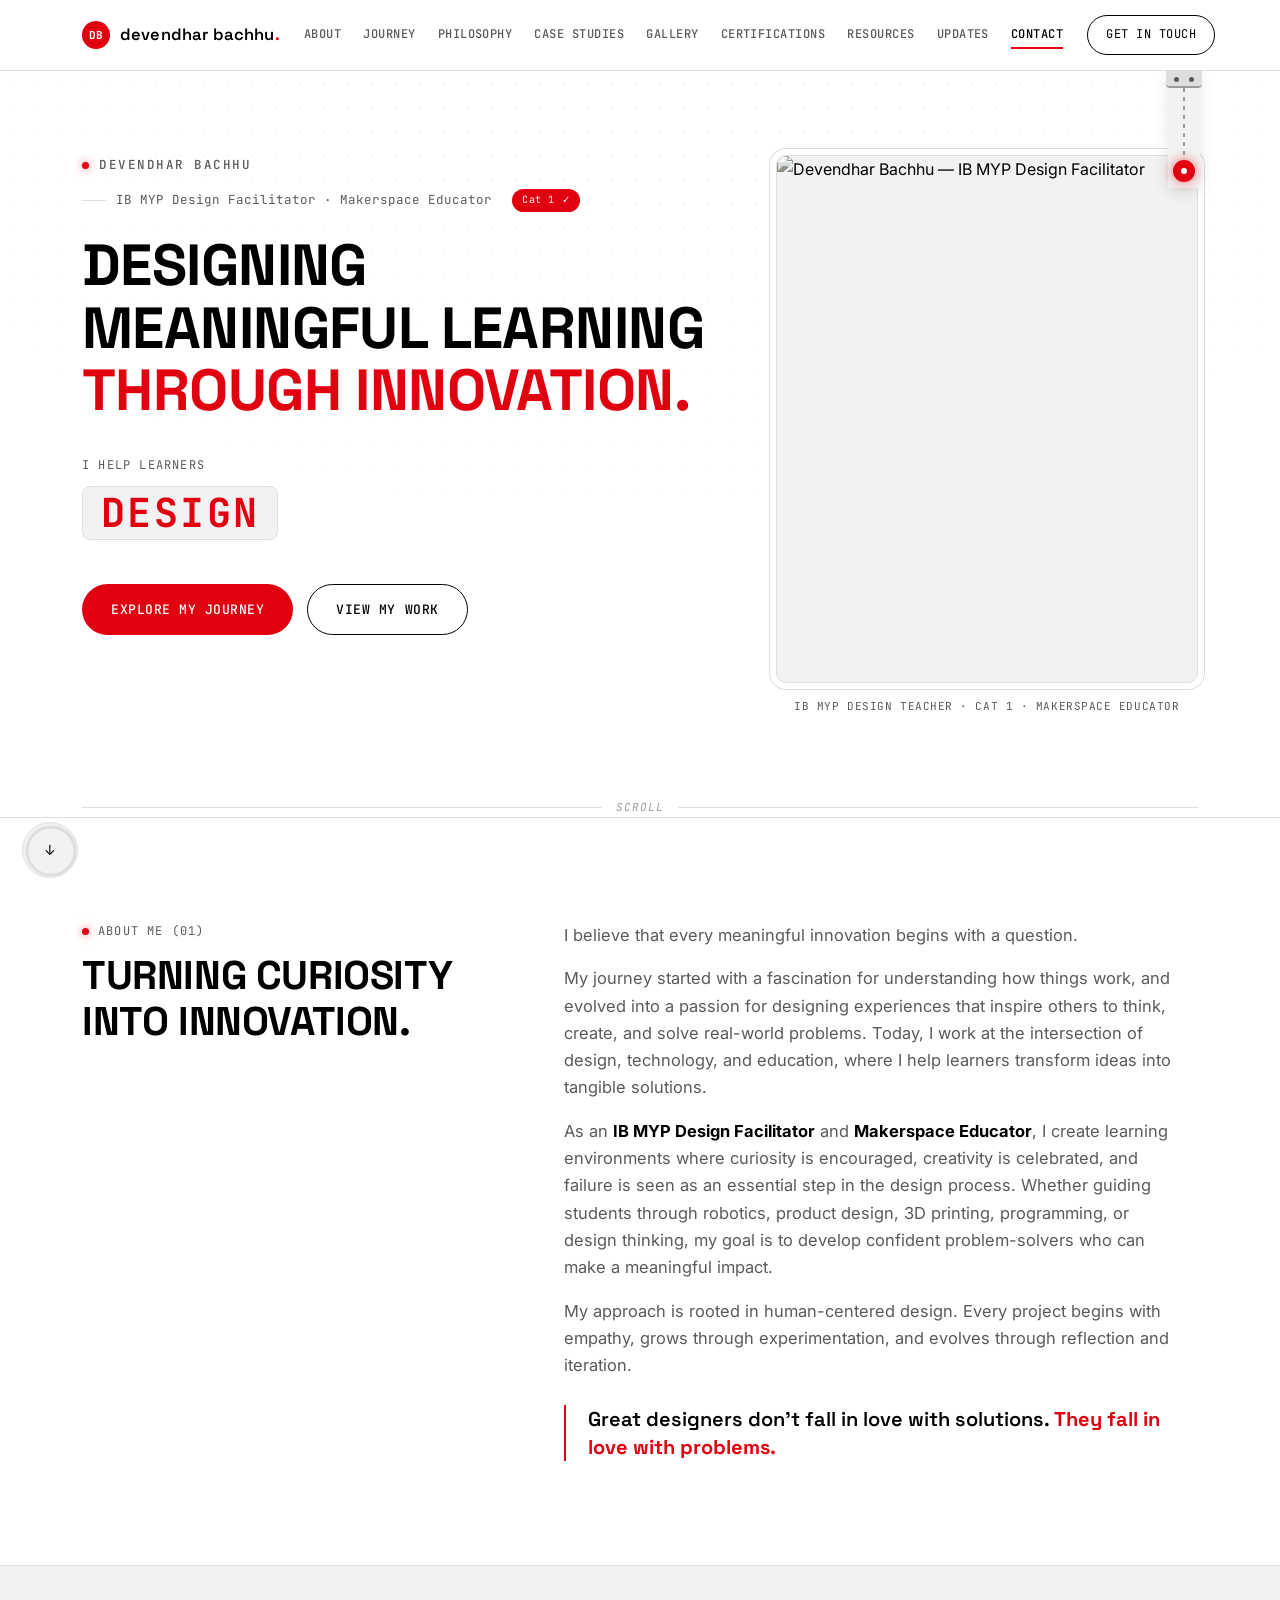
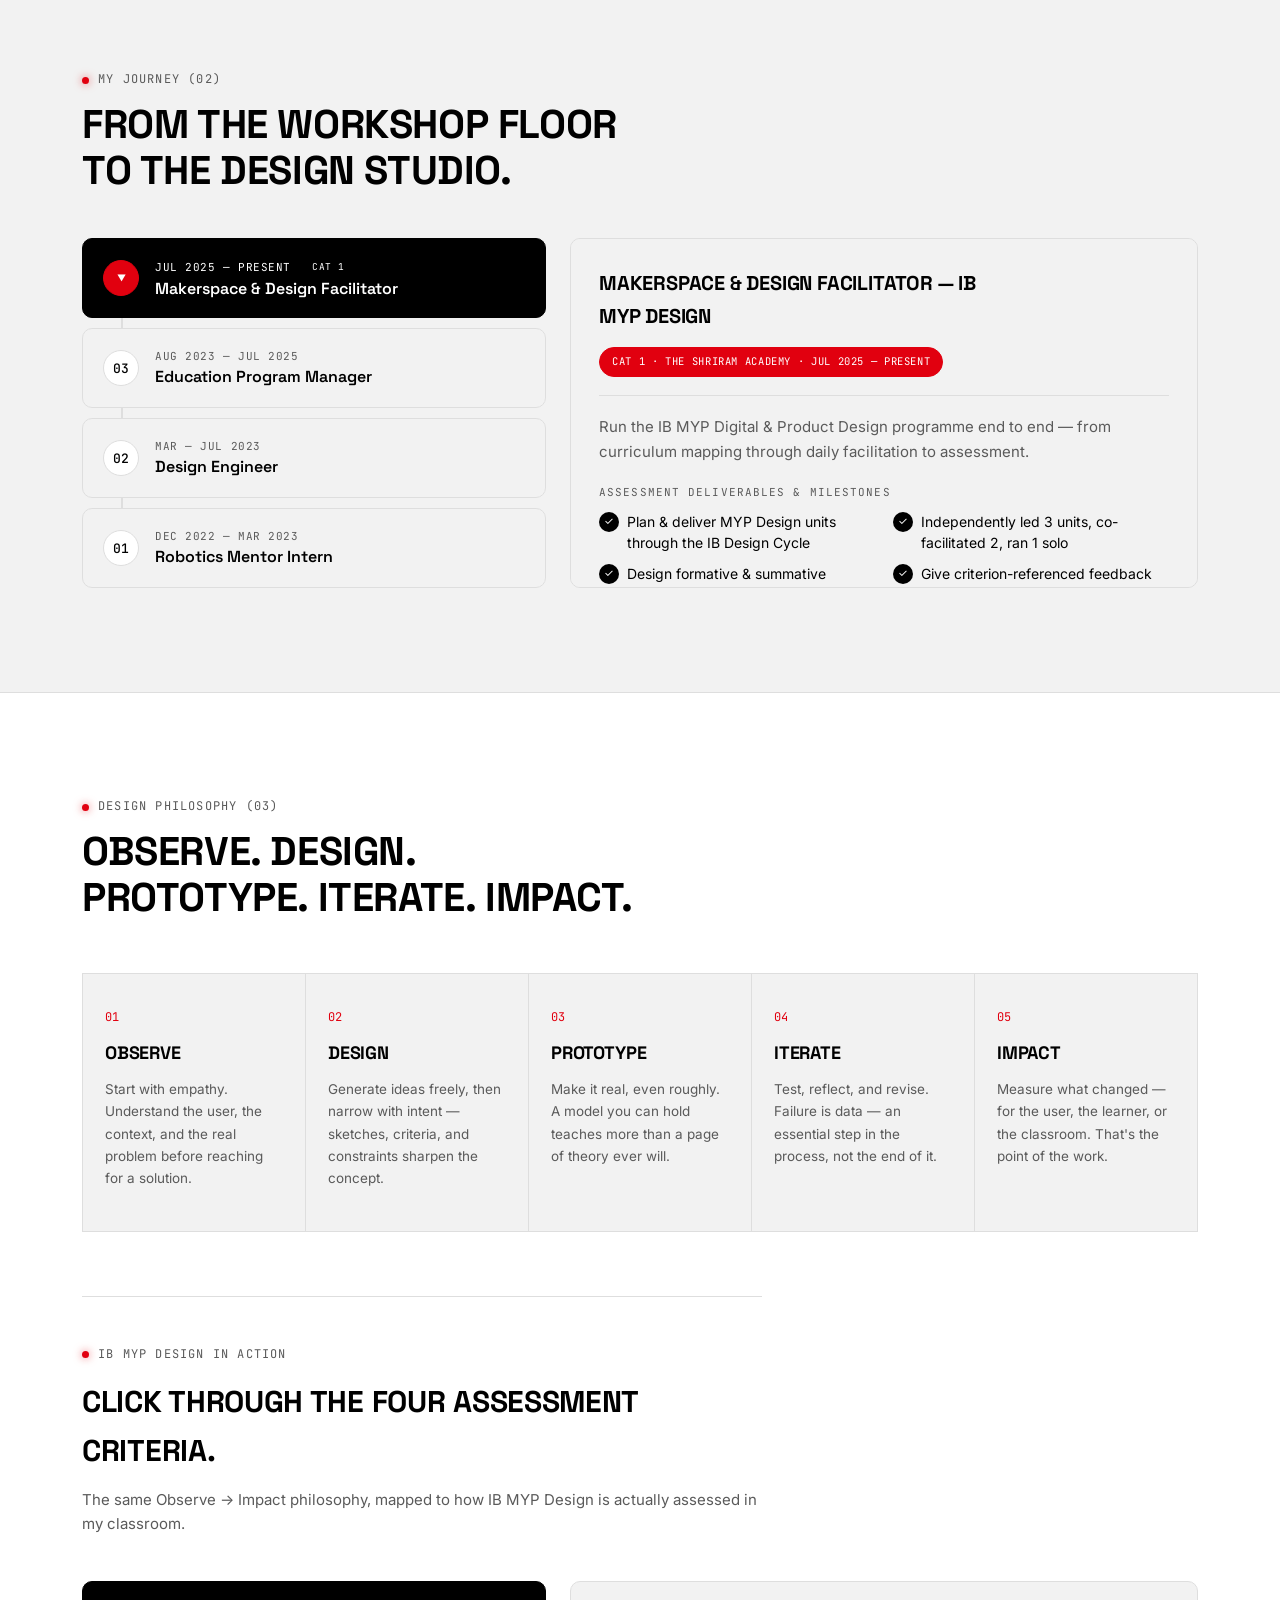
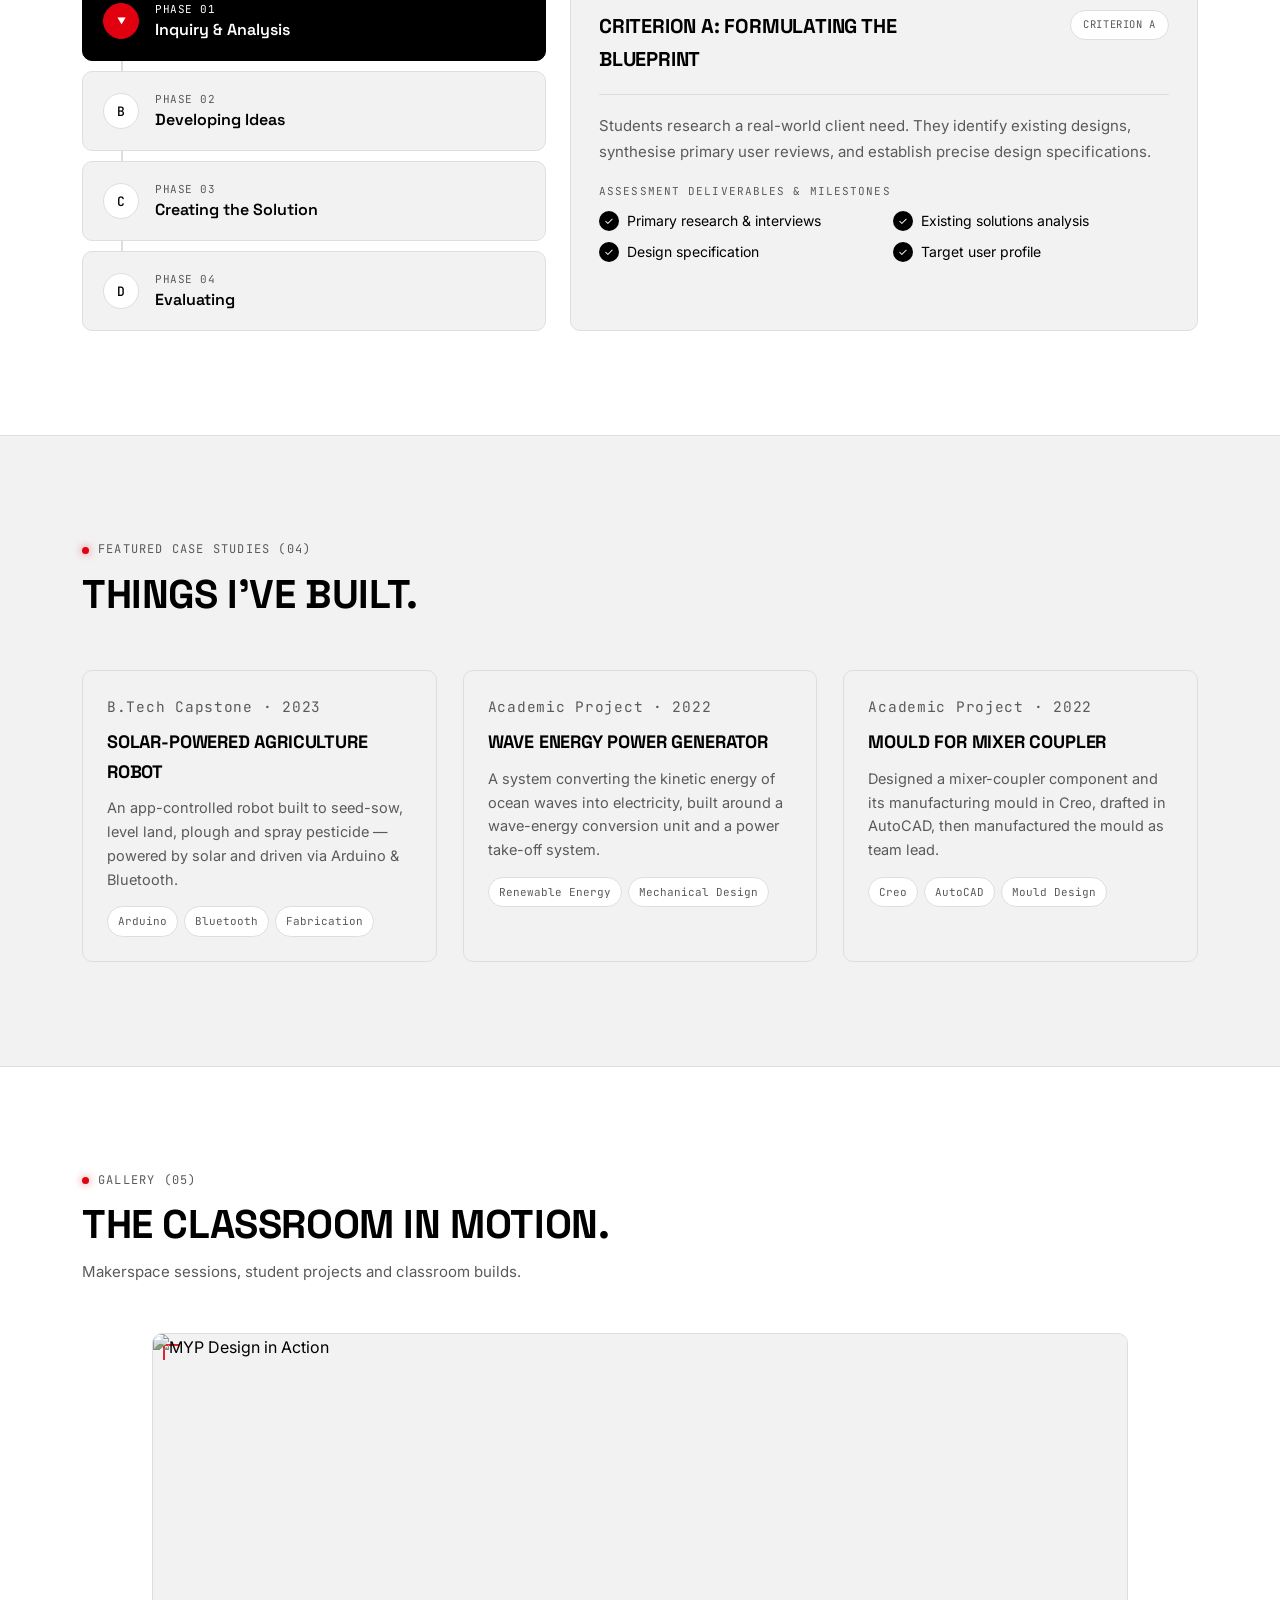
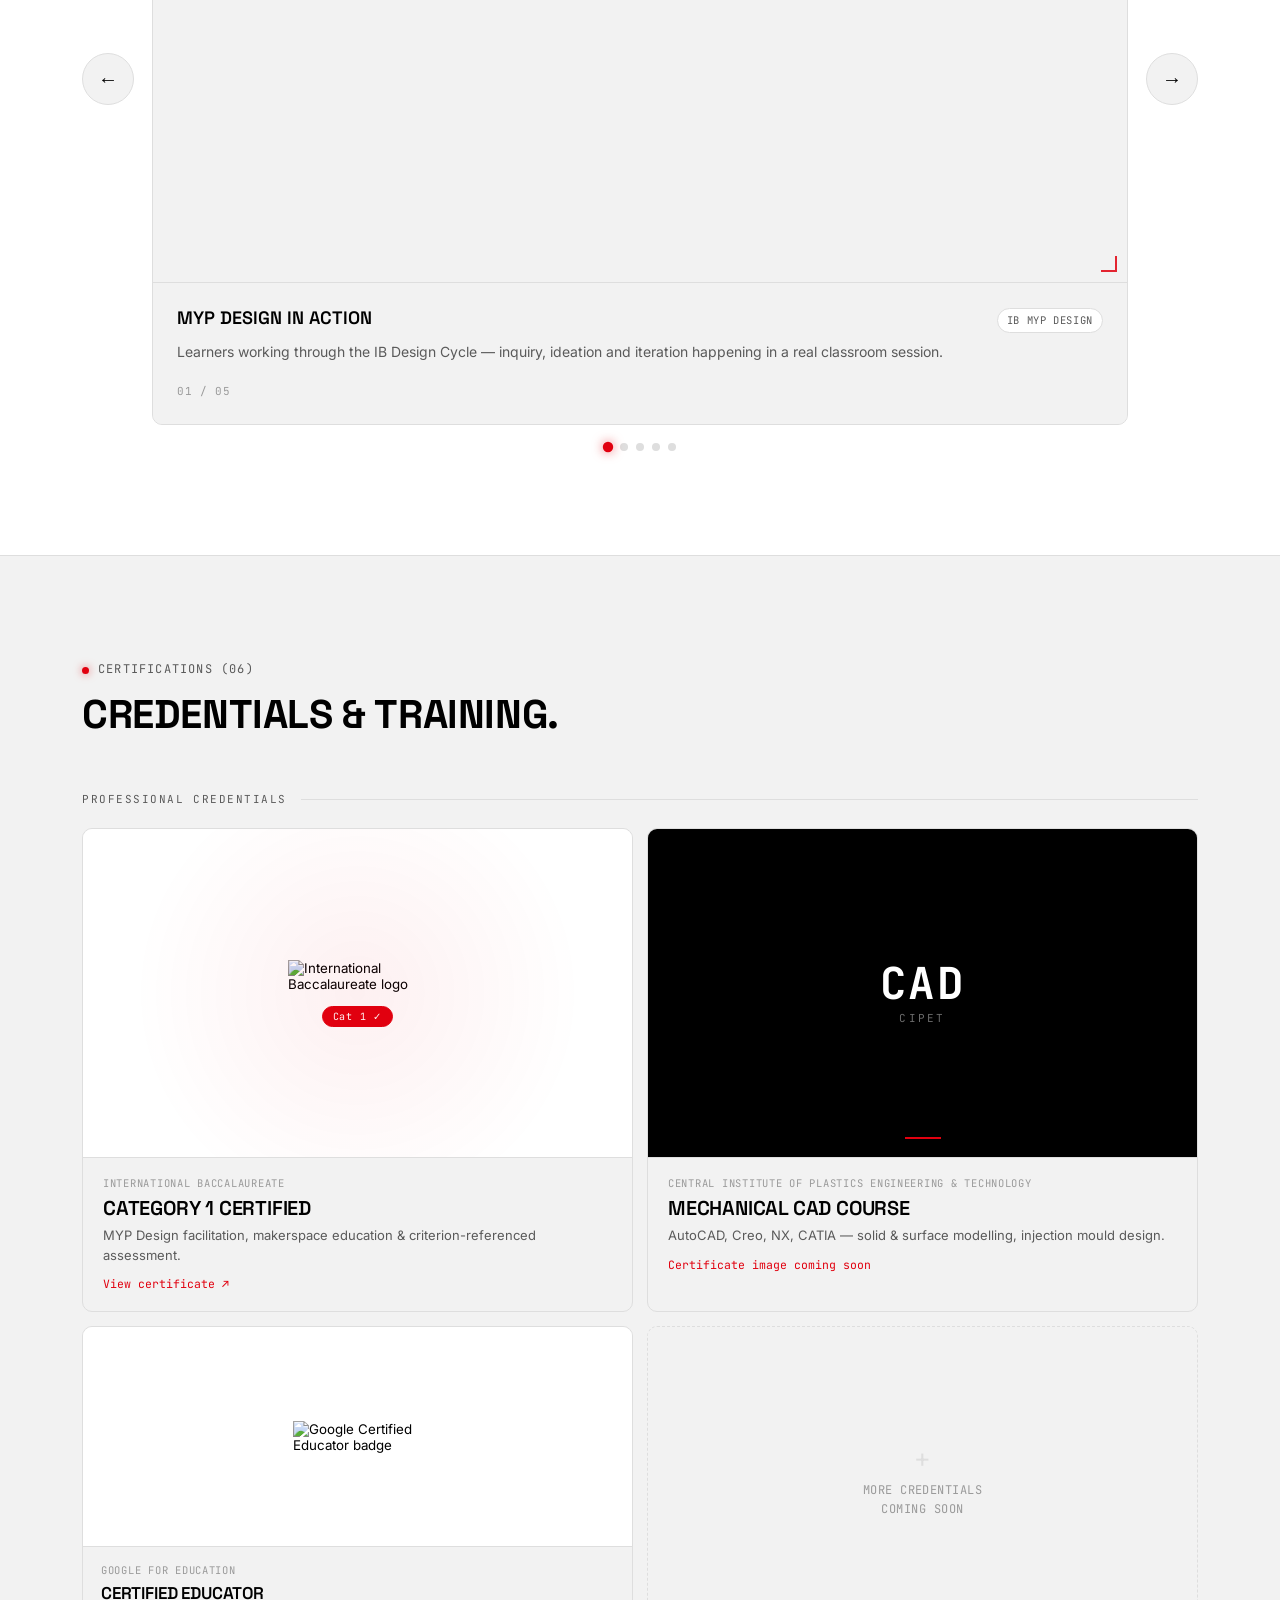
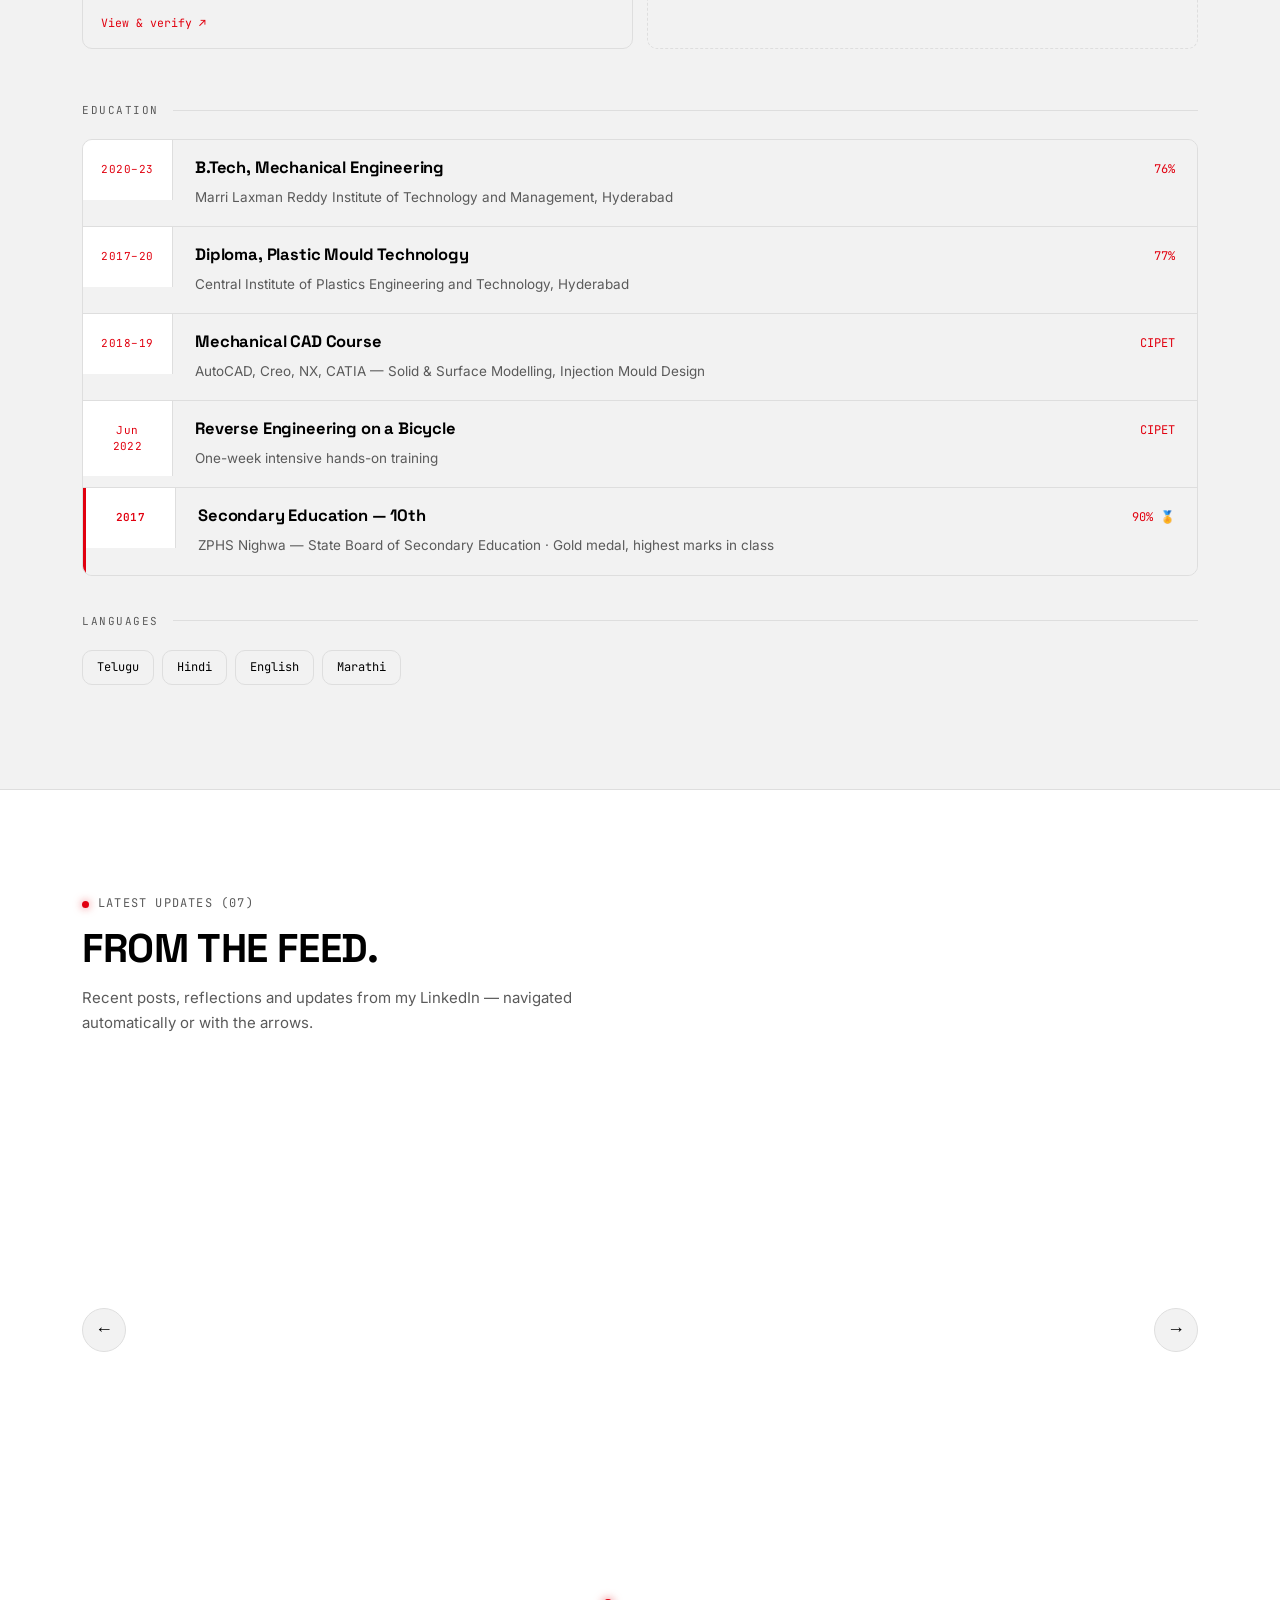
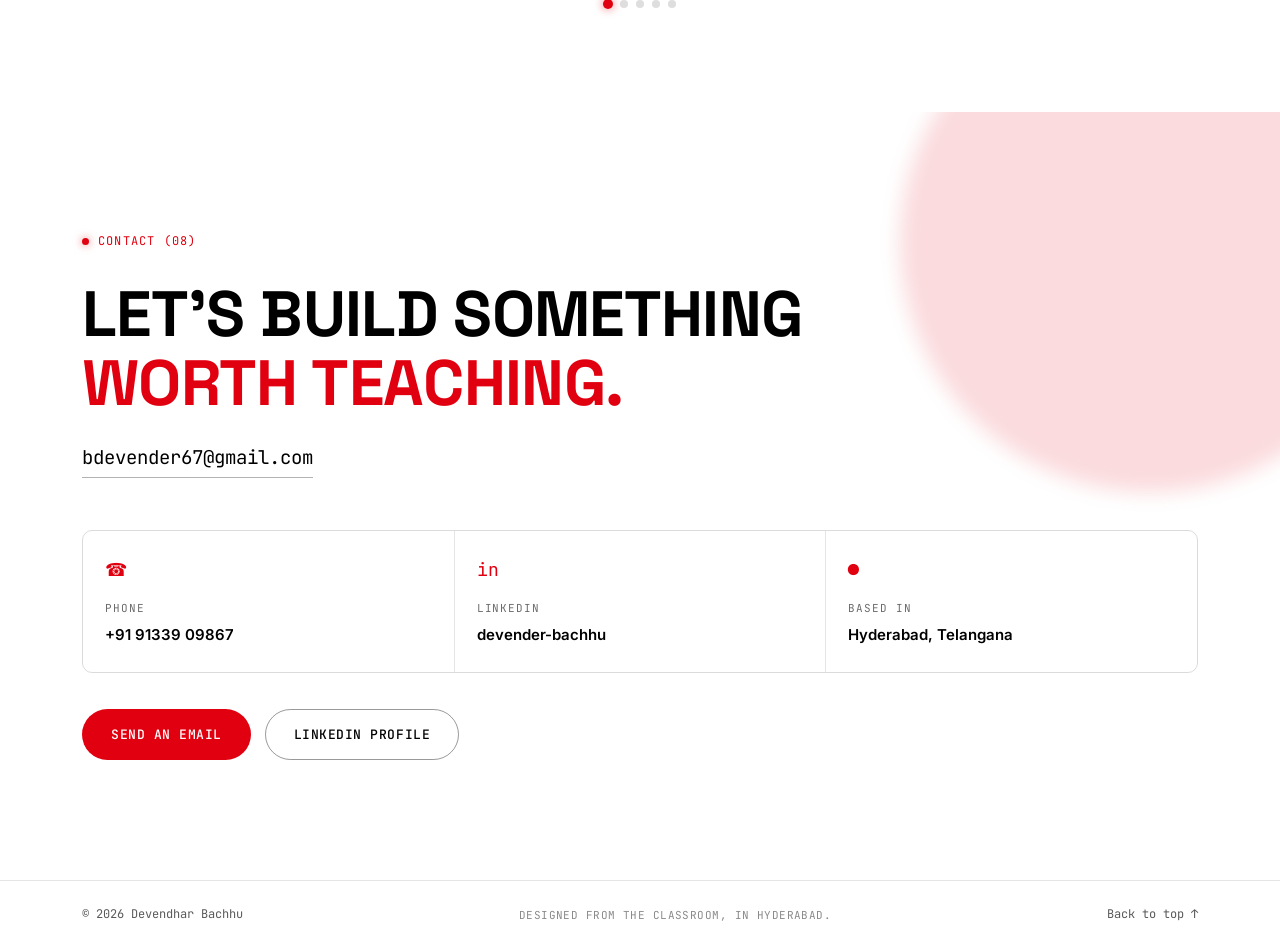
==== index.html @ e5f89358 "Nothing-inspired redesign, MYP Design Resources page, and animation/interaction polish" ====
<!DOCTYPE html>
<html lang="en">
<head>
<meta charset="UTF-8">
<meta name="viewport" content="width=device-width, initial-scale=1.0">
<title>Devendhar Bachhu — Designing Meaningful Learning Through Innovation</title>
<meta name="description" content="Devendhar Bachhu — IB MYP Design Facilitator & Makerspace Educator. Designing meaningful learning through innovation.">

<link rel="preconnect" href="https://fonts.googleapis.com">
<link rel="preconnect" href="https://fonts.gstatic.com" crossorigin>
<link href="https://fonts.googleapis.com/css2?family=Space+Grotesk:wght@500;600;700&family=Inter:wght@400;500;600&family=JetBrains+Mono:wght@400;500;700&display=swap" rel="stylesheet">

<link rel="stylesheet" href="css/style.css">
<link rel="stylesheet" href="css/responsive.css">
</head>
<body>

<div class="paper-grid" aria-hidden="true"></div>

<!-- NAV -->
<header class="site-header" id="top">
  <div class="header-inner">
    <a href="#top" class="brand">
      <span class="brand-mark">DB</span>
      <span class="brand-name">devendhar&nbsp;bachhu</span>
    </a>
    <nav class="main-nav" id="mainNav">
      <a href="#about">About</a>
      <a href="#journey">Journey</a>
      <a href="#philosophy">Philosophy</a>
      <a href="#case-studies">Case Studies</a>
      <a href="#gallery">Gallery</a>
      <a href="#certifications">Certifications</a>
      <a href="resources.html">Resources</a>
      <a href="#updates">Updates</a>
      <a href="#contact">Contact</a>
    </nav>
    <a class="nav-cta" href="mailto:bdevender67@gmail.com">Get in touch</a>
    <button class="nav-toggle" id="navToggle" aria-label="Toggle navigation" aria-expanded="false">
      <span></span><span></span><span></span>
    </button>
  </div>
</header>

<main>

  <!-- HERO -->
  <section class="hero" id="hero">

    <!-- Pull cord dark mode toggle -->
    <div class="pull-cord" id="pullCord" role="button" tabindex="0" aria-label="Toggle black/white colourway" aria-pressed="false">
      <div class="cord-mount">
        <span class="cord-mount-bolt"></span>
        <span class="cord-mount-bolt"></span>
      </div>
      <div class="cord-rope" id="cordRope">
        <div class="cord-strand"></div>
      </div>
      <div class="cord-handle" id="cordHandle">
        <span class="cord-handle-line"></span>
      </div>
      <span class="cord-hint" id="cordHint">pull</span>
    </div>

    <div class="hero-inner">
      <div class="hero-copy reveal">
        <p class="hero-name">Devendhar Bachhu</p>
        <p class="eyebrow"><span class="eyebrow-line"></span>IB MYP Design Facilitator &middot; Makerspace Educator <span class="cat1-pill">Cat 1 &#10003;</span></p>
        <h1 class="hero-title">Designing Meaningful Learning <em>Through Innovation.</em></h1>

        <div class="rotator" aria-live="polite">
          <span class="rotator-label">I help learners</span>
          <div class="rotator-stage">
            <span class="rotator-word" id="rotatorWord">Observe</span>
          </div>
        </div>

        <div class="hero-actions">
          <a href="#journey" class="btn btn-primary">Explore My Journey</a>
          <a href="#case-studies" class="btn btn-ghost">View My Work</a>
        </div>
      </div>

      <div class="hero-figure reveal">
        <div class="hero-photo">
          <img src="images/portrait.jpg" alt="Devendhar Bachhu — IB MYP Design Facilitator">
        </div>
        <p class="hero-photo-caption">IB MYP Design Teacher &middot; Cat 1 &middot; Makerspace Educator</p>
      </div>
    </div>
    <div class="dim-divider" aria-hidden="true"><span></span><em>scroll</em><span></span></div>
  </section>

  <!-- ABOUT -->
  <section class="section" id="about">
    <div class="section-inner about-grid">
      <div class="section-head reveal">
        <p class="kicker">About Me (01)</p>
        <h2>Turning curiosity<br>into innovation.</h2>
      </div>
      <div class="about-body reveal">
        <p>I believe that every meaningful innovation begins with a question.</p>
        <p>My journey started with a fascination for understanding how things work, and evolved into a passion for designing experiences that inspire others to think, create, and solve real-world problems. Today, I work at the intersection of design, technology, and education, where I help learners transform ideas into tangible solutions.</p>
        <p>As an <strong>IB MYP Design Facilitator</strong> and <strong>Makerspace Educator</strong>, I create learning environments where curiosity is encouraged, creativity is celebrated, and failure is seen as an essential step in the design process. Whether guiding students through robotics, product design, 3D printing, programming, or design thinking, my goal is to develop confident problem-solvers who can make a meaningful impact.</p>
        <p>My approach is rooted in human-centered design. Every project begins with empathy, grows through experimentation, and evolves through reflection and iteration.</p>
        <blockquote class="pull-quote">Great designers don't fall in love with solutions. <em>They fall in love with problems.</em></blockquote>
      </div>
    </div>
  </section>

  <!-- MY JOURNEY -->
  <section class="section section--alt" id="journey">
    <div class="section-inner">
      <div class="section-head reveal">
        <p class="kicker">My Journey (02)</p>
        <h2>From the workshop floor to the design studio.</h2>
      </div>

      <div class="dc-grid reveal">
        <div class="dc-tabs" id="journeyTabs" role="tablist" aria-label="Career timeline">
          <div class="dc-line" aria-hidden="true"></div>
          <div class="dc-line-fill" id="journeyLineFill" aria-hidden="true"></div>
          <div class="dc-arrow" id="journeyArrow" aria-hidden="true">&#9660;</div>
          <button class="dc-tab is-active" type="button" role="tab" aria-selected="true" data-role="shriram">
            <span class="dc-tab-badge">04</span>
            <span class="dc-tab-text">
              <span class="dc-tab-phase">Jul 2025 — Present <span class="dc-tab-tag">Cat 1</span></span>
              <span class="dc-tab-title">Makerspace &amp; Design Facilitator</span>
            </span>
          </button>
          <button class="dc-tab" type="button" role="tab" aria-selected="false" data-role="creya">
            <span class="dc-tab-badge">03</span>
            <span class="dc-tab-text">
              <span class="dc-tab-phase">Aug 2023 — Jul 2025</span>
              <span class="dc-tab-title">Education Program Manager</span>
            </span>
          </button>
          <button class="dc-tab" type="button" role="tab" aria-selected="false" data-role="simpliforge">
            <span class="dc-tab-badge">02</span>
            <span class="dc-tab-text">
              <span class="dc-tab-phase">Mar — Jul 2023</span>
              <span class="dc-tab-title">Design Engineer</span>
            </span>
          </button>
          <button class="dc-tab" type="button" role="tab" aria-selected="false" data-role="evobi">
            <span class="dc-tab-badge">01</span>
            <span class="dc-tab-text">
              <span class="dc-tab-phase">Dec 2022 — Mar 2023</span>
              <span class="dc-tab-title">Robotics Mentor Intern</span>
            </span>
          </button>
        </div>
        <div class="dc-panel" id="journeyPanel"><!-- filled by JS --></div>
      </div>
    </div>
  </section>

  <!-- DESIGN PHILOSOPHY -->
  <section class="section" id="philosophy">
    <div class="section-inner">
      <div class="section-head reveal">
        <p class="kicker">Design Philosophy (03)</p>
        <h2>Observe. Design.<br>Prototype. Iterate. Impact.</h2>
      </div>

      <div class="philosophy-grid">
        <div class="philosophy-step reveal"><span class="philosophy-n">01</span><h3>Observe</h3><p>Start with empathy. Understand the user, the context, and the real problem before reaching for a solution.</p></div>
        <div class="philosophy-step reveal"><span class="philosophy-n">02</span><h3>Design</h3><p>Generate ideas freely, then narrow with intent — sketches, criteria, and constraints sharpen the concept.</p></div>
        <div class="philosophy-step reveal"><span class="philosophy-n">03</span><h3>Prototype</h3><p>Make it real, even roughly. A model you can hold teaches more than a page of theory ever will.</p></div>
        <div class="philosophy-step reveal"><span class="philosophy-n">04</span><h3>Iterate</h3><p>Test, reflect, and revise. Failure is data — an essential step in the process, not the end of it.</p></div>
        <div class="philosophy-step reveal"><span class="philosophy-n">05</span><h3>Impact</h3><p>Measure what changed — for the user, the learner, or the classroom. That's the point of the work.</p></div>
      </div>

      <div class="philosophy-sub reveal" id="ib-myp-in-action">
        <p class="kicker">IB MYP Design in Action</p>
        <h3 class="dc-title">Click through the four assessment criteria.</h3>
        <p class="dc-sub">The same Observe → Impact philosophy, mapped to how IB MYP Design is actually assessed in my classroom.</p>
      </div>

      <div class="dc-grid reveal">
        <div class="dc-tabs" id="dcTabs" role="tablist" aria-label="IB MYP Design criteria">
          <div class="dc-line" aria-hidden="true"></div>
          <div class="dc-line-fill" id="dcLineFill" aria-hidden="true"></div>
          <div class="dc-arrow" id="dcArrow" aria-hidden="true">&#9660;</div>
          <button class="dc-tab is-active" type="button" role="tab" aria-selected="true" data-criterion="A">
            <span class="dc-tab-badge">A</span>
            <span class="dc-tab-text"><span class="dc-tab-phase">Phase 01</span><span class="dc-tab-title">Inquiry &amp; Analysis</span></span>
          </button>
          <button class="dc-tab" type="button" role="tab" aria-selected="false" data-criterion="B">
            <span class="dc-tab-badge">B</span>
            <span class="dc-tab-text"><span class="dc-tab-phase">Phase 02</span><span class="dc-tab-title">Developing Ideas</span></span>
          </button>
          <button class="dc-tab" type="button" role="tab" aria-selected="false" data-criterion="C">
            <span class="dc-tab-badge">C</span>
            <span class="dc-tab-text"><span class="dc-tab-phase">Phase 03</span><span class="dc-tab-title">Creating the Solution</span></span>
          </button>
          <button class="dc-tab" type="button" role="tab" aria-selected="false" data-criterion="D">
            <span class="dc-tab-badge">D</span>
            <span class="dc-tab-text"><span class="dc-tab-phase">Phase 04</span><span class="dc-tab-title">Evaluating</span></span>
          </button>
        </div>
        <div class="dc-panel" id="dcPanel"><!-- filled by JS --></div>
      </div>
    </div>
  </section>

  <!-- CASE STUDIES -->
  <section class="section section--alt" id="case-studies">
    <div class="section-inner">
      <div class="section-head reveal">
        <p class="kicker">Featured Case Studies (04)</p>
        <h2>Things I've built.</h2>
      </div>
      <div class="project-grid">
        <article class="project-card reveal">
          <div class="card-body">
            <p class="card-eyebrow">B.Tech Capstone · 2023</p>
            <h3>Solar-Powered Agriculture Robot</h3>
            <p>An app-controlled robot built to seed-sow, level land, plough and spray pesticide — powered by solar and driven via Arduino &amp; Bluetooth.</p>
            <div class="card-tags"><span>Arduino</span><span>Bluetooth</span><span>Fabrication</span></div>
          </div>
        </article>
        <article class="project-card reveal">
          <div class="card-body">
            <p class="card-eyebrow">Academic Project · 2022</p>
            <h3>Wave Energy Power Generator</h3>
            <p>A system converting the kinetic energy of ocean waves into electricity, built around a wave-energy conversion unit and a power take-off system.</p>
            <div class="card-tags"><span>Renewable Energy</span><span>Mechanical Design</span></div>
          </div>
        </article>
        <article class="project-card reveal">
          <div class="card-body">
            <p class="card-eyebrow">Academic Project · 2022</p>
            <h3>Mould for Mixer Coupler</h3>
            <p>Designed a mixer-coupler component and its manufacturing mould in Creo, drafted in AutoCAD, then manufactured the mould as team lead.</p>
            <div class="card-tags"><span>Creo</span><span>AutoCAD</span><span>Mould Design</span></div>
          </div>
        </article>
      </div>
    </div>
  </section>

  <!-- GALLERY -->
  <section class="section" id="gallery">
    <div class="section-inner">
      <div class="section-head reveal">
        <p class="kicker">Gallery (05)</p>
        <h2>The classroom in motion.</h2>
        <p class="gallery-subtitle">Makerspace sessions, student projects and classroom builds.</p>
      </div>
      <div id="galleryMount"><!-- carousel injected by JS --></div>
    </div>
  </section>

  <!-- CERTIFICATIONS -->
  <section class="section section--alt" id="certifications">
    <div class="section-inner">
      <div class="section-head reveal">
        <p class="kicker">Certifications (06)</p>
        <h2>Credentials &amp; training.</h2>
      </div>

      <!-- ── Professional Credentials Grid ── -->
      <p class="cert-group-title reveal">Professional Credentials</p>
      <div class="cert-cards-grid reveal">

        <!-- Row 1: IB + Mech CAD — primary, slightly bigger -->
        <div class="cert-cards-row">

          <button class="cert-card cert-card--box cert-card--primary" id="openCat1Cert" aria-label="View IB CAT 1 certificate">
            <div class="cert-card-badge cert-card-badge--ib">
              <img src="images/IB_LOGO.png" alt="International Baccalaureate logo" class="ib-logo-img">
              <span class="ib-emblem-tag">Cat 1 &#10003;</span>
            </div>
            <div class="cert-card-body">
              <span class="cert-card-issuer">International Baccalaureate</span>
              <h3 class="cert-card-title">Category 1 Certified</h3>
              <p class="cert-card-desc">MYP Design facilitation, makerspace education &amp; criterion-referenced assessment.</p>
              <span class="cert-card-cta">View certificate ↗</span>
            </div>
          </button>

          <button class="cert-card cert-card--box cert-card--primary" id="openCipetCert" aria-label="View Mechanical CAD certificate">
            <div class="cert-card-badge cert-card-badge--cad">
              <div class="cad-emblem">
                <span class="cad-emblem-text">CAD</span>
                <span class="cad-emblem-sub">CIPET</span>
              </div>
            </div>
            <div class="cert-card-body">
              <span class="cert-card-issuer">Central Institute of Plastics Engineering &amp; Technology</span>
              <h3 class="cert-card-title">Mechanical CAD Course</h3>
              <p class="cert-card-desc">AutoCAD, Creo, NX, CATIA — solid &amp; surface modelling, injection mould design.</p>
              <span class="cert-card-cta">Certificate image coming soon</span>
            </div>
          </button>

        </div>

        <!-- Row 2: Google + placeholder — standard size -->
        <div class="cert-cards-row">

          <button class="cert-card cert-card--box" id="openGoogleCert" aria-label="View Google Certified Educator certificate">
            <div class="cert-card-badge cert-card-badge--google">
              <img src="https://api.accredible.com/v1/frontend/credential_website_embed_image/certificate/186986143"
                   alt="Google Certified Educator badge" class="cert-card-badge-img" loading="lazy">
            </div>
            <div class="cert-card-body">
              <span class="cert-card-issuer">Google for Education</span>
              <h3 class="cert-card-title">Certified Educator</h3>
              <span class="cert-card-cta">View &amp; verify ↗</span>
            </div>
          </button>

          <div class="cert-card cert-card--placeholder">
            <div class="cert-placeholder-inner">
              <span class="cert-placeholder-plus">+</span>
              <p class="cert-placeholder-text">More credentials<br>coming soon</p>
            </div>
          </div>

        </div>

      </div>

      <!-- ── Education ── -->
      <p class="cert-group-title reveal">Education</p>
      <div class="edu-cards reveal">

        <div class="edu-card">
          <span class="edu-card-year">2020–23</span>
          <div class="edu-card-body">
            <div class="edu-card-top">
              <h3>B.Tech, Mechanical Engineering</h3>
              <span class="edu-card-score">76%</span>
            </div>
            <p class="edu-card-org">Marri Laxman Reddy Institute of Technology and Management, Hyderabad</p>
          </div>
        </div>

        <div class="edu-card">
          <span class="edu-card-year">2017–20</span>
          <div class="edu-card-body">
            <div class="edu-card-top">
              <h3>Diploma, Plastic Mould Technology</h3>
              <span class="edu-card-score">77%</span>
            </div>
            <p class="edu-card-org">Central Institute of Plastics Engineering and Technology, Hyderabad</p>
          </div>
        </div>

        <div class="edu-card">
          <span class="edu-card-year">2018–19</span>
          <div class="edu-card-body">
            <div class="edu-card-top">
              <h3>Mechanical CAD Course</h3>
              <span class="edu-card-score">CIPET</span>
            </div>
            <p class="edu-card-org">AutoCAD, Creo, NX, CATIA — Solid &amp; Surface Modelling, Injection Mould Design</p>
          </div>
        </div>

        <div class="edu-card">
          <span class="edu-card-year">Jun 2022</span>
          <div class="edu-card-body">
            <div class="edu-card-top">
              <h3>Reverse Engineering on a Bicycle</h3>
              <span class="edu-card-score">CIPET</span>
            </div>
            <p class="edu-card-org">One-week intensive hands-on training</p>
          </div>
        </div>

        <div class="edu-card edu-card--gold">
          <span class="edu-card-year">2017</span>
          <div class="edu-card-body">
            <div class="edu-card-top">
              <h3>Secondary Education — 10th</h3>
              <span class="edu-card-score">90% &#127941;</span>
            </div>
            <p class="edu-card-org">ZPHS Nighwa — State Board of Secondary Education &middot; Gold medal, highest marks in class</p>
          </div>
        </div>

      </div>

      <!-- ── Languages ── -->
      <div class="edu-langs reveal">
        <p class="cert-group-title" style="margin-top:0">Languages</p>
        <div class="lang-badges">
          <span>Telugu</span><span>Hindi</span><span>English</span><span>Marathi</span>
        </div>
      </div>

    </div>

    <!-- Certificate lightbox modal -->
    <div class="cert-modal" id="certModal" role="dialog" aria-modal="true" aria-label="Certificate viewer" style="display:none">
      <div class="cert-modal-backdrop" id="certModalBackdrop"></div>
      <div class="cert-modal-box">
        <button class="cert-modal-close" id="certModalClose" aria-label="Close">&times;</button>
        <div class="cert-modal-body" id="certModalBody"></div>
        <a class="cert-modal-link" id="certModalLink" href="#" target="_blank" rel="noopener">Open original ↗</a>
      </div>
    </div>

  </section>

  <!-- LATEST UPDATES / LINKEDIN CAROUSEL -->
  <section class="section" id="updates">
    <div class="section-inner">
      <div class="section-head reveal">
        <p class="kicker">Latest Updates (07)</p>
        <h2>From the feed.</h2>
        <p class="updates-note">Recent posts, reflections and updates from my LinkedIn — navigated automatically or with the arrows.</p>
      </div>

      <div class="li-carousel-wrap reveal">
        <button class="li-arrow li-arrow--prev" id="liPrev" aria-label="Previous post">&#8592;</button>

        <div class="li-viewport" id="liViewport">
          <div class="li-track" id="liTrack">

            <!-- Slide 1 — latest post -->
            <div class="li-slide">
              <iframe src="https://www.linkedin.com/embed/feed/update/urn:li:ugcPost:7481901989073813504?collapsed=1"
                height="500" frameborder="0" allowfullscreen title="LinkedIn post — latest"></iframe>
            </div>

            <div class="li-slide">
              <iframe src="https://www.linkedin.com/embed/feed/update/urn:li:ugcPost:7474821598601183232?collapsed=1"
                height="500" frameborder="0" allowfullscreen title="LinkedIn post 1"></iframe>
            </div>

            <!-- Slide 2 -->
            <div class="li-slide">
              <iframe src="https://www.linkedin.com/embed/feed/update/urn:li:share:7432445316437671937?collapsed=1"
                height="500" frameborder="0" allowfullscreen title="LinkedIn post 2"></iframe>
            </div>

            <!-- Slide 3 -->
            <div class="li-slide">
              <iframe src="https://www.linkedin.com/embed/feed/update/urn:li:share:7432020017908555776?collapsed=1"
                height="500" frameborder="0" allowfullscreen title="LinkedIn post 3"></iframe>
            </div>

            <!-- Slide 4: Profile card -->
            <div class="li-slide">
              <div class="li-profile-card">
                <div class="li-profile-avatar">DB</div>
                <h3>Devendhar Bachhu</h3>
                <p>IB MYP Design Facilitator &middot; Makerspace Educator &middot; Cat 1</p>
                <p class="li-profile-loc">&#128205; Hyderabad, Telangana</p>
                <a href="https://www.linkedin.com/in/devender-bachhu-287670200" target="_blank" rel="noopener" class="btn btn-primary li-profile-btn">View LinkedIn Profile</a>
              </div>
            </div>

          </div>
        </div>

        <button class="li-arrow li-arrow--next" id="liNext" aria-label="Next post">&#8594;</button>
      </div>

      <!-- Dots indicator -->
      <div class="li-dots" id="liDots" aria-hidden="true">
        <span class="li-dot is-active"></span>
        <span class="li-dot"></span>
        <span class="li-dot"></span>
        <span class="li-dot"></span>
        <span class="li-dot"></span>
      </div>
    </div>
  </section>

  <!-- CONTACT — redesigned -->
  <section class="section contact-section" id="contact">
    <div class="contact-bg-accent" aria-hidden="true"></div>
    <div class="section-inner">
      <p class="kicker kicker--light reveal">Contact (08)</p>

      <div class="contact-hero reveal">
        <h2 class="contact-big-title">Let's build something<br><em>worth teaching.</em></h2>
        <a href="mailto:bdevender67@gmail.com" class="contact-email-link">bdevender67@gmail.com</a>
      </div>

      <div class="contact-methods reveal">
        <a href="tel:+919133909867" class="contact-method">
          <span class="cm-icon">&#9742;</span>
          <span class="cm-label">Phone</span>
          <span class="cm-val">+91 91339 09867</span>
        </a>
        <a href="https://www.linkedin.com/in/devender-bachhu-287670200" target="_blank" rel="noopener" class="contact-method">
          <span class="cm-icon">in</span>
          <span class="cm-label">LinkedIn</span>
          <span class="cm-val">devender-bachhu</span>
        </a>
        <div class="contact-method">
          <span class="cm-icon">&#9679;</span>
          <span class="cm-label">Based in</span>
          <span class="cm-val">Hyderabad, Telangana</span>
        </div>
      </div>

      <div class="contact-ctas reveal">
        <a href="mailto:bdevender67@gmail.com" class="btn btn-primary">Send an email</a>
        <a href="https://www.linkedin.com/in/devender-bachhu-287670200" target="_blank" rel="noopener" class="btn btn-light">LinkedIn Profile</a>
      </div>
    </div>
  </section>

</main>

<footer class="site-footer">
  <div class="footer-inner">
    <span>© <span id="year"></span> Devendhar Bachhu</span>
    <span class="footer-mid">Designed from the classroom, in Hyderabad.</span>
    <a href="#top">Back to top ↑</a>
  </div>
</footer>

<div class="scroll-progress" id="scrollProgress" aria-hidden="true">
  <svg viewBox="0 0 56 56" width="56" height="56">
    <circle class="sp-track" cx="28" cy="28" r="24"></circle>
    <circle class="sp-fill" id="spFill" cx="28" cy="28" r="24"></circle>
  </svg>
  <span class="sp-icon" id="spIcon">&#8595;</span>
</div>

<script src="js/main.js"></script>
</body>
</html>
---- css/style.css ----
/* ============================================================
   DEVENDHAR BACHHU — Portfolio CSS
   Nothing-inspired: black/white colourway + one red dot.
   ============================================================ */

:root {
  /* "Black" colourway (default) */
  --ink:        #FFFFFF;
  --navy:       #FFFFFF;
  --steel:      #A3A3A3;
  --steel-soft: #6B6B6B;
  --paper:      #000000;
  --paper-2:    #131313;
  --line:       #2A2A2A;
  --clay:       #E1000F;
  --clay-dim:   #FF4438;
  --sage:       #FFFFFF;
  --sage-soft:  #4D4D4D;
  --white:      #000000;
  --font-display: 'Space Grotesk', 'Arial Narrow', sans-serif;
  --font-body:    'Inter', system-ui, sans-serif;
  --font-mono:    'JetBrains Mono', 'Courier New', monospace;
  --maxw:   1180px;
  --radius: 10px;
  --ease:   cubic-bezier(0.16,1,0.3,1);
}

*, *::before, *::after { box-sizing: border-box; }
html { scroll-behavior: smooth; }
body { margin:0; background:var(--paper); color:var(--ink); font-family:var(--font-body); font-size:16px; line-height:1.65; -webkit-font-smoothing:antialiased; transition:background .4s var(--ease),color .4s var(--ease); }
h1,h2,h3 { font-family:var(--font-display); font-weight:700; margin:0; color:var(--ink); letter-spacing:-0.01em; text-transform:uppercase; }
p { margin:0 0 1em; }
a { color:inherit; text-decoration:none; }
ul,ol { margin:0; padding:0; list-style:none; }
img { max-width:100%; display:block; }
@media (prefers-reduced-motion:reduce) { html{scroll-behavior:auto} *{animation-duration:0.01ms!important;transition-duration:0.01ms!important} }
:focus-visible { outline:2px solid var(--clay); outline-offset:3px; }

/* Hover feedback only for real pointers — avoid it sticking after a tap.
   :active rules for these same elements are declared later in the file and
   must stay later, so they win the cascade tie-break on press. */
@media (hover:hover) and (pointer:fine) {
  .btn-primary:hover { background:var(--clay-dim); transform:translateY(-2px); }
  .btn-ghost:hover { background:var(--ink); color:var(--paper); transform:translateY(-2px); }
  .btn-light:hover { background:rgba(0,0,0,.08); transform:translateY(-2px); }
  .hero-photo:hover img { filter:grayscale(0%) contrast(1.03); }
  .dc-tab:hover:not(.is-active) { border-color:var(--steel-soft); transform:translateX(2px); }
  .project-card:hover { transform:translateY(-4px); box-shadow:0 0 0 1px var(--clay),0 20px 40px rgba(0,0,0,.5); border-color:var(--clay); }
  .photo-card-frame:hover .photo-card-img { transform:scale(1.03); filter:grayscale(0%) contrast(1.02); }
  .pc-arrow:hover { background:var(--ink); border-color:var(--ink); color:var(--paper); transform:scale(1.06); }
  .li-arrow:hover { background:var(--ink); color:var(--paper); border-color:var(--ink); transform:scale(1.07); }
  .cert-card:hover { transform:translateY(-3px); box-shadow:0 0 0 1px var(--clay),0 16px 30px rgba(0,0,0,.45); border-color:var(--clay); }
  .cert-card:hover .cert-card-badge-img { transform:scale(1.05); }
}

/* Glyph dot-matrix grid backdrop */
.paper-grid { position:fixed; inset:0; z-index:0; pointer-events:none; background-image:radial-gradient(rgba(255,255,255,.55) 1px, transparent 1.3px); background-size:24px 24px; opacity:.08; mask-image:radial-gradient(ellipse 70% 60% at 50% 0%,black,transparent); }
:root.dark-mode .paper-grid { background-image:radial-gradient(rgba(0,0,0,.5) 1px, transparent 1.3px); opacity:.14; }
main, .site-header, .site-footer { position:relative; z-index:1; }

/* Layout */
.section-inner, .header-inner, .footer-inner { max-width:var(--maxw); margin:0 auto; padding-inline:32px; }
.kicker { font-family:var(--font-mono); font-size:12px; letter-spacing:.1em; text-transform:uppercase; color:var(--steel); margin:0 0 12px; display:flex; align-items:center; gap:9px; }
.kicker::before { content:''; width:7px; height:7px; border-radius:50%; background:var(--clay); display:inline-block; flex:none; box-shadow:0 0 8px rgba(225,0,15,.6); }
.kicker--light { color:var(--clay-dim); }
.kicker--light::before { background:var(--clay); }
.section { padding:104px 0; border-top:1px solid var(--line); }
.section--alt { background:var(--paper-2); }
.section-head h2 { font-size:clamp(28px,3.4vw,40px); line-height:1.15; max-width:560px; }

/* Header */
.site-header { position:sticky; top:0; z-index:50; background:rgba(0,0,0,.82); backdrop-filter:blur(12px); border-bottom:1px solid var(--line); }
:root.dark-mode .site-header { background:rgba(255,255,255,.86); }
.header-inner { display:flex; align-items:center; gap:24px; padding-block:15px; }
.brand { display:flex; align-items:center; gap:10px; margin-right:auto; }
.brand-mark { font-family:var(--font-mono); font-size:11px; font-weight:700; color:#fff; background:var(--clay); border-radius:50%; width:28px; height:28px; display:flex; align-items:center; justify-content:center; }
.brand-name { font-family:var(--font-display); font-weight:600; font-size:16.5px; color:var(--ink); text-transform:lowercase; letter-spacing:.01em; }
.brand-name::after { content:'.'; color:var(--clay); }
.main-nav { display:flex; gap:22px; }
.main-nav a { font-family:var(--font-mono); font-size:12px; text-transform:uppercase; letter-spacing:.04em; font-weight:500; color:var(--steel); position:relative; padding:4px 0; white-space:nowrap; transition:color .2s; }
.main-nav a::after { content:''; position:absolute; left:0; right:0; bottom:0; height:1.5px; background:var(--clay); transform:scaleX(0); transform-origin:left; transition:transform .35s var(--ease); }
.main-nav a:hover { color:var(--ink); }
.main-nav a:hover::after, .main-nav a.is-active::after { transform:scaleX(1); }
.main-nav a.is-active { color:var(--ink); }
.nav-cta { font-family:var(--font-mono); font-size:12px; text-transform:uppercase; letter-spacing:.04em; border:1px solid var(--ink); padding:9px 18px; border-radius:100px; white-space:nowrap; transition:background .2s,color .2s,transform .16s ease-out; }
.nav-cta:hover { background:var(--ink); color:var(--paper); }
.nav-cta:active { transform:scale(0.96); }
.nav-toggle { display:none; flex-direction:column; gap:5px; background:none; border:none; cursor:pointer; padding:6px; }
.nav-toggle span { width:22px; height:2px; background:var(--ink); display:block; }

/* Buttons */
.btn { display:inline-flex; align-items:center; justify-content:center; font-family:var(--font-mono); font-size:13px; text-transform:uppercase; letter-spacing:.04em; font-weight:500; padding:14px 28px; border-radius:100px; border:1px solid transparent; cursor:pointer; transition:transform .2s var(--ease),background .2s,color .2s,border-color .2s; }
.btn-primary { background:var(--clay); color:#fff; }
.btn-ghost { border-color:var(--ink); color:var(--ink); }
.btn-light { border-color:rgba(0,0,0,.4); color:#000; }
.btn:active { transform:scale(0.97); }

/* ── HERO ── */
.hero { position:relative; padding:84px 0 0; overflow:clip; }
.hero-inner { max-width:var(--maxw); margin:0 auto; padding-inline:32px; display:grid; grid-template-columns:1.2fr 0.8fr; gap:60px; align-items:start; }
.hero-name { display:flex; align-items:center; gap:10px; margin:0 0 14px; font-family:var(--font-mono); font-size:12.5px; font-weight:500; letter-spacing:.12em; text-transform:uppercase; color:var(--steel); }
.hero-name::before { content:''; width:7px; height:7px; border-radius:50%; background:var(--clay); display:inline-block; box-shadow:0 0 8px rgba(225,0,15,.6); }
.eyebrow { display:flex; align-items:center; gap:10px; font-family:var(--font-mono); font-size:12.5px; color:var(--steel); margin-bottom:22px; flex-wrap:wrap; }
.eyebrow-line { width:24px; height:1px; background:var(--line); display:inline-block; }
.hero-title { font-size:clamp(36px,4.8vw,58px); line-height:1.08; max-width:640px; font-weight:700; text-transform:uppercase; }
.hero-title em { font-style:normal; font-weight:700; color:var(--clay); }
.rotator { margin-top:34px; }
.rotator-label { display:block; font-family:var(--font-mono); font-size:12px; letter-spacing:.1em; text-transform:uppercase; color:var(--steel); margin-bottom:10px; }
.rotator-stage { display:block; min-height:1.3em; overflow:visible; }
.rotator-word {
  display:inline-block; font-family:var(--font-mono); font-weight:700; font-size:clamp(28px,3.2vw,40px);
  line-height:1.2; color:var(--clay); text-transform:uppercase; letter-spacing:.06em;
  padding:2px 18px; border:1px solid var(--line); border-radius:8px; background:var(--paper-2);
  transition:opacity .3s ease,transform .3s ease;
}
.hero-actions { display:flex; gap:14px; margin-top:44px; flex-wrap:wrap; }
.hero-figure { display:flex; flex-direction:column; gap:14px; }
.hero-photo {
  aspect-ratio:4/5; border-radius:var(--radius); overflow:hidden; background:var(--paper-2); position:relative;
  border:1px solid var(--line);
  box-shadow:0 0 0 6px var(--paper), 0 0 0 7px var(--line);
}
.hero-photo img { width:100%; height:100%; object-fit:cover; display:block; filter:grayscale(88%) contrast(1.08); transition:filter .5s var(--ease); }
.hero-photo::after { content:''; position:absolute; top:14px; right:14px; width:9px; height:9px; border-radius:50%; background:var(--clay); box-shadow:0 0 10px rgba(225,0,15,.7); }
.hero-photo-caption { font-family:var(--font-mono); font-size:11px; letter-spacing:.05em; line-height:1.7; color:var(--steel); text-align:center; text-transform:uppercase; }
.dim-divider { max-width:var(--maxw); margin:72px auto 0; padding-inline:32px; display:flex; align-items:center; gap:14px; font-family:var(--font-mono); font-size:11px; color:var(--steel-soft); letter-spacing:.1em; text-transform:uppercase; }
.dim-divider span { flex:1; height:1px; background:var(--line); }

/* About */
.about-grid { display:grid; grid-template-columns:.8fr 1.2fr; gap:60px; }
.about-body p { max-width:620px; font-size:16.5px; color:var(--steel); }
.about-body strong { color:var(--ink); }
.pull-quote { margin:26px 0 0; padding-left:22px; border-left:2px solid var(--clay); font-family:var(--font-display); font-size:20px; font-weight:600; line-height:1.4; text-transform:none; color:var(--ink); }
.pull-quote em { font-style:normal; font-weight:700; color:var(--clay); }

/* Flow line (Journey + IB MYP tabs) */
.dc-grid { margin-top:44px; display:grid; grid-template-columns:.85fr 1.15fr; gap:24px; align-items:start; }
.dc-tabs { position:relative; display:flex; flex-direction:column; gap:10px; }
.dc-line { position:absolute; width:2px; background:var(--line); z-index:0; }
.dc-line-fill { position:absolute; width:2px; background:var(--clay); z-index:0; transition:top .45s var(--ease),height .45s var(--ease); box-shadow:0 0 6px rgba(225,0,15,.5); }
.dc-arrow { position:absolute; width:18px; height:18px; margin-left:-9px; margin-top:-9px; border-radius:50%; background:var(--clay); color:#fff; z-index:2; display:flex; align-items:center; justify-content:center; font-size:9px; transition:top .45s var(--ease); animation:dc-pulse 1.8s ease-in-out infinite; }
@keyframes dc-pulse { 0%,100%{box-shadow:0 0 0 0 rgba(225,0,15,.4)} 50%{box-shadow:0 0 0 8px rgba(225,0,15,0)} }
@media(prefers-reduced-motion:reduce){ .dc-arrow{animation:none} }
.dc-tab { position:relative; z-index:1; display:flex; align-items:center; gap:16px; width:100%; min-height:80px; text-align:left; padding:16px 20px; border-radius:var(--radius); border:1px solid var(--line); background:var(--paper-2); cursor:pointer; transition:background .35s var(--ease),border-color .35s,transform .16s ease-out; font-family:inherit; }
.dc-tab:active { transform:scale(0.98); }
.dc-tab.is-active { background:var(--sage); border-color:var(--sage); }
.dc-tab-badge { flex:none; width:36px; height:36px; border-radius:50%; display:flex; align-items:center; justify-content:center; font-family:var(--font-mono); font-size:13px; font-weight:500; border:1px solid var(--line); background:var(--paper); color:var(--ink); transition:background .3s,color .3s,border-color .3s; }
.dc-tab.is-active .dc-tab-badge { background:var(--clay); color:#fff; border-color:var(--clay); }
.dc-tab-text { display:flex; flex-direction:column; gap:3px; }
.dc-tab-phase { font-family:var(--font-mono); font-size:11px; letter-spacing:.05em; color:var(--steel); text-transform:uppercase; }
.dc-tab.is-active .dc-tab-phase { color:var(--sage-soft); }
.dc-tab-title { font-family:var(--font-display); font-size:16px; font-weight:600; color:var(--ink); text-transform:none; }
.dc-tab.is-active .dc-tab-title { color:#000; }
.dc-tab-tag { display:inline-block; margin-left:6px; padding:2px 8px; border-radius:20px; background:var(--clay); color:#fff; font-size:9.5px; font-family:var(--font-mono); letter-spacing:.04em; vertical-align:1px; }
.dc-tab.is-active .dc-tab-tag { background:#000; color:#fff; }
.dc-panel { background:var(--paper-2); border:1px solid var(--line); border-radius:var(--radius); padding:28px; animation:panel-in .4s var(--ease); overflow-y:auto; align-self:stretch; }
@keyframes panel-in { from{opacity:0;transform:translateY(8px)} to{opacity:1;transform:none} }
.dc-panel-top { display:flex; flex-wrap:wrap; align-items:flex-start; justify-content:space-between; gap:14px; }
.dc-panel-title { font-family:var(--font-display); font-size:20px; font-weight:700; max-width:380px; text-transform:uppercase; }
.dc-panel-badge { font-family:var(--font-mono); font-size:10.5px; letter-spacing:.06em; text-transform:uppercase; background:var(--paper); border:1px solid var(--line); border-radius:20px; padding:5px 12px; color:var(--steel); white-space:nowrap; }
.dc-panel-badge--highlight { background:var(--clay); border-color:var(--clay); color:#fff; }
.dc-panel-desc { margin-top:18px; padding-top:18px; border-top:1px solid var(--line); font-size:15px; line-height:1.7; color:var(--steel); }
.dc-panel-label { margin:18px 0 10px; font-family:var(--font-mono); font-size:11px; letter-spacing:.1em; text-transform:uppercase; color:var(--steel); }
.dc-checklist { display:grid; grid-template-columns:1fr 1fr; gap:10px 18px; }
.dc-checklist li { display:flex; align-items:flex-start; gap:8px; font-size:14px; line-height:1.5; }
.dc-check-icon { flex:none; width:20px; height:20px; border-radius:50%; background:#fff; color:#000; display:flex; align-items:center; justify-content:center; font-size:11px; margin-top:1px; }
:root.dark-mode .dc-check-icon { background:#000; color:#fff; }
.dc-panel-link { display:inline-flex; align-items:center; gap:6px; margin-top:20px; font-family:var(--font-mono); font-size:12.5px; color:var(--clay); border-bottom:1px solid var(--clay); padding-bottom:1px; transition:color .2s; }
.dc-panel-link:hover { color:var(--clay-dim); }

/* Philosophy */
.philosophy-grid { margin-top:52px; display:grid; grid-template-columns:repeat(5,1fr); gap:1px; background:var(--line); border:1px solid var(--line); }
.philosophy-step { background:var(--paper-2); padding:28px 22px; transition:background .3s; }
.philosophy-step:hover { background:var(--paper); }
.philosophy-n { font-family:var(--font-mono); font-size:12px; color:var(--clay); }
.philosophy-step h3 { margin-top:10px; font-size:18px; }
.philosophy-step p { margin-top:10px; font-size:13.5px; color:var(--steel); text-transform:none; }
.philosophy-sub { margin-top:64px; padding-top:48px; border-top:1px solid var(--line); max-width:680px; }
.philosophy-sub h3 { margin-top:10px; font-size:clamp(24px,2.8vw,30px); }
.dc-sub { margin-top:12px; font-size:15px; color:var(--steel); text-transform:none; }

/* Case studies */
.project-grid { display:grid; grid-template-columns:repeat(3,1fr); gap:26px; margin-top:52px; }
.project-card { border:1px solid var(--line); background:var(--paper-2); border-radius:var(--radius); transition:transform .25s var(--ease),box-shadow .25s,border-color .25s; }
.card-body { padding:24px; }
.card-eyebrow { font-family:var(--font-mono); font-size:11px; color:var(--steel); margin-bottom:8px; text-transform:uppercase; letter-spacing:.05em; }
.card-body h3 { font-size:18px; margin-bottom:10px; }
.card-body p { font-size:14.5px; color:var(--steel); text-transform:none; }
.card-tags { display:flex; flex-wrap:wrap; gap:6px; margin-top:14px; }
.card-tags span { font-family:var(--font-mono); font-size:11px; padding:5px 10px; background:var(--paper); border:1px solid var(--line); border-radius:20px; color:var(--steel); }

/* Gallery carousel */
.gallery-subtitle { margin-top:12px; font-size:15px; color:var(--steel); max-width:480px; text-transform:none; }
#galleryMount { margin-top:48px; }
.photo-carousel-wrap { display:grid; grid-template-columns:52px 1fr 52px; align-items:center; gap:18px; }
.photo-viewport { overflow:hidden; border-radius:var(--radius); border:1px solid var(--line); background:var(--paper-2); }
.photo-track { display:flex; transition:transform .5s var(--ease); will-change:transform; }
.photo-slide { flex:0 0 100%; min-width:0; }
.photo-card { margin:0; display:flex; flex-direction:column; }
.photo-card-frame { position:relative; overflow:hidden; aspect-ratio:16/9; background:var(--paper-2); }
.photo-card-img { width:100%; height:100%; object-fit:cover; display:block; transition:transform .6s var(--ease),filter .5s var(--ease); filter:grayscale(65%) contrast(1.05); }
.photo-card-frame::before, .photo-card-frame::after,
.photo-card-frame .corner-tl, .photo-card-frame .corner-br { content:''; }
.photo-card-frame::before {
  content:''; position:absolute; top:10px; left:10px; width:16px; height:16px;
  border-top:2px solid var(--clay); border-left:2px solid var(--clay); opacity:.85; pointer-events:none;
}
.photo-card-frame::after {
  content:''; position:absolute; bottom:10px; right:10px; width:16px; height:16px;
  border-bottom:2px solid var(--clay); border-right:2px solid var(--clay); opacity:.85; pointer-events:none;
}
.photo-card-caption { padding:20px 24px 22px; border-top:1px solid var(--line); background:var(--paper-2); }
.photo-card-top { display:flex; align-items:baseline; justify-content:space-between; gap:12px; margin-bottom:8px; }
.photo-card-title { font-family:var(--font-display); font-size:18px; font-weight:600; margin:0; text-transform:uppercase; }
.photo-card-tag { font-family:var(--font-mono); font-size:10.5px; letter-spacing:.06em; text-transform:uppercase; color:var(--steel); background:var(--paper); border:1px solid var(--line); padding:3px 9px; border-radius:20px; white-space:nowrap; }
.photo-card-desc { font-size:14px; line-height:1.6; color:var(--steel); margin:0 0 12px; text-transform:none; }
.photo-card-num { font-family:var(--font-mono); font-size:11px; color:var(--steel-soft); letter-spacing:.06em; }
.pc-arrow { width:52px; height:52px; border-radius:50%; border:1px solid var(--line); background:var(--paper-2); color:var(--ink); font-size:20px; display:flex; align-items:center; justify-content:center; cursor:pointer; flex:none; transition:background .2s,border-color .2s,transform .2s var(--ease),color .2s; }
.pc-arrow:active { transform:scale(0.92); }
.photo-dots { display:flex; justify-content:center; gap:8px; margin-top:18px; }
.photo-dot { width:8px; height:8px; border-radius:50%; border:none; background:var(--line); cursor:pointer; padding:0; transition:background .3s,transform .3s var(--ease),box-shadow .3s; }
.photo-dot.is-active { background:var(--clay); transform:scale(1.3); box-shadow:0 0 8px rgba(225,0,15,.6); }
.gallery-empty { text-align:center; padding:64px 32px; border:1px dashed var(--line); border-radius:var(--radius); }
.gallery-empty p { font-family:var(--font-mono); font-size:13px; color:var(--steel-soft); }
.gallery-empty code { background:var(--paper); padding:2px 6px; border-radius:3px; }

/* Certifications */
.edu-grid { display:grid; grid-template-columns:.8fr 1.2fr; gap:60px; }
.edu-list { display:flex; flex-direction:column; gap:26px; }
.edu-item { border-bottom:1px solid var(--line); padding-bottom:22px; }
.edu-item:last-child { border-bottom:none; }
.edu-top { display:flex; justify-content:space-between; align-items:baseline; gap:16px; }
.edu-top h3 { font-size:17.5px; }
.edu-score { font-family:var(--font-mono); font-size:12.5px; color:var(--clay); white-space:nowrap; }
.edu-org { font-size:13.5px; color:var(--steel); margin:6px 0 4px; }
.edu-date { font-family:var(--font-mono); font-size:11.5px; color:var(--steel-soft); }
.edu-extras { display:flex; flex-direction:column; gap:26px; margin-top:8px; }
.edu-extras h3 { font-size:15px; margin:0 0 10px; }
.extras-note { font-size:14px; color:var(--steel); max-width:420px; }
.lang-badges { display:flex; flex-wrap:wrap; gap:8px; }
.lang-badges span { font-family:var(--font-mono); font-size:12px; padding:7px 13px; border:1px solid var(--line); border-radius:var(--radius); }

/* LinkedIn carousel */
.updates-note { margin-top:14px; max-width:520px; font-size:15px; color:var(--steel); text-transform:none; }
.li-carousel-wrap { position:relative; display:flex; align-items:center; gap:16px; margin-top:44px; }
.li-viewport { flex:1; overflow:hidden; border-radius:var(--radius); }
.li-track { display:flex; transition:transform .5s var(--ease); will-change:transform; }
.li-slide { flex:0 0 100%; min-width:0; }
.li-slide iframe { display:block; width:100%; border:none; border-radius:var(--radius); }
.li-profile-card { border:1px solid var(--line); background:var(--paper-2); border-radius:var(--radius); padding:40px 32px; display:flex; flex-direction:column; align-items:center; text-align:center; gap:10px; min-height:500px; justify-content:center; }
.li-profile-avatar { width:72px; height:72px; border-radius:50%; background:#fff; color:#000; font-family:var(--font-mono); font-size:20px; font-weight:700; display:flex; align-items:center; justify-content:center; margin-bottom:10px; border:2px solid var(--clay); box-shadow:0 0 12px rgba(225,0,15,.35); }
:root.dark-mode .li-profile-avatar { background:#000; color:#fff; }
.li-profile-card h3 { font-size:22px; }
.li-profile-card p { font-size:15px; color:var(--steel); margin:0; text-transform:none; }
.li-profile-loc { font-family:var(--font-mono); font-size:12px!important; color:var(--steel-soft)!important; }
.li-profile-btn { margin-top:20px; }
.li-arrow { width:44px; height:44px; border-radius:50%; border:1px solid var(--line); background:var(--paper-2); cursor:pointer; font-size:18px; color:var(--ink); display:flex; align-items:center; justify-content:center; flex:none; transition:background .2s,border-color .2s,transform .2s var(--ease),color .2s; }
.li-arrow:active { transform:scale(0.92); }
.li-dots { display:flex; justify-content:center; gap:8px; margin-top:20px; }
.li-dot { width:8px; height:8px; border-radius:50%; background:var(--line); transition:background .3s,transform .3s var(--ease),box-shadow .3s; cursor:pointer; display:inline-block; border:none; padding:0; }
.li-dot.is-active { background:var(--clay); transform:scale(1.25); box-shadow:0 0 8px rgba(225,0,15,.6); }

/* Contact — the one inverted "white module" moment */
.contact-section { background:#fff; border-top:none; padding:120px 0; position:relative; overflow:hidden; color:#000; }
.contact-bg-accent { position:absolute; top:-120px; right:-120px; width:500px; height:500px; border-radius:50%; background:rgba(225,0,15,.14); pointer-events:none; filter:blur(10px); }
.contact-section .kicker { color:var(--clay); }
.contact-section .kicker::before { background:var(--clay); }
.contact-hero { margin-top:28px; }
.contact-big-title { font-size:clamp(36px,5vw,64px); line-height:1.08; color:#000; text-transform:uppercase; }
.contact-big-title em { font-style:normal; font-weight:700; color:var(--clay); }
.contact-email-link { display:inline-block; margin-top:24px; font-family:var(--font-mono); font-size:clamp(15px,1.6vw,19px); color:#000; border-bottom:1px solid rgba(0,0,0,.3); padding-bottom:4px; transition:color .2s,border-color .2s; }
.contact-email-link:hover { color:var(--clay); border-color:var(--clay); }
.contact-methods { display:flex; gap:0; margin-top:52px; border:1px solid rgba(0,0,0,.14); border-radius:var(--radius); overflow:hidden; }
.contact-method { flex:1; display:flex; flex-direction:column; gap:6px; padding:24px 22px; border-right:1px solid rgba(0,0,0,.1); transition:background .2s; text-decoration:none; }
.contact-method:last-child { border-right:none; }
.contact-method:hover { background:rgba(0,0,0,.04); }
.cm-icon { font-family:var(--font-mono); font-size:18px; color:var(--clay); display:block; }
.cm-label { font-family:var(--font-mono); font-size:11px; letter-spacing:.08em; text-transform:uppercase; color:#6B6B6B; margin-top:8px; }
.cm-val { font-size:15px; font-weight:600; color:#000; }
.contact-ctas { display:flex; gap:14px; margin-top:36px; flex-wrap:wrap; }

/* Footer — stays on the white module */
.site-footer { background:#fff; color:#000; border-top:1px solid rgba(0,0,0,.1); }
.footer-inner { display:flex; justify-content:space-between; align-items:center; flex-wrap:wrap; gap:10px; padding-block:24px; font-family:var(--font-mono); font-size:12px; color:#5A5A5A; }
.footer-inner a:hover { color:var(--clay); }
.footer-mid { color:#8A8A8A; text-transform:uppercase; letter-spacing:.04em; font-size:11px; }

/* Scroll progress */
.scroll-progress { position:fixed; left:22px; bottom:22px; z-index:60; width:56px; height:56px; display:flex; align-items:center; justify-content:center; background:var(--paper-2); border:1px solid var(--line); border-radius:50%; }
.scroll-progress svg { position:absolute; inset:0; transform:rotate(-90deg); }
.sp-track { fill:none; stroke:var(--line); stroke-width:3; }
.sp-fill { fill:none; stroke:var(--clay); stroke-width:3; stroke-linecap:round; stroke-dasharray:150.8; stroke-dashoffset:150.8; transition:stroke-dashoffset .25s var(--ease); }
.sp-icon { position:relative; font-size:14px; color:var(--ink); transition:transform .35s var(--ease),color .35s; }
.scroll-progress.is-complete .sp-icon { color:var(--clay); transform:scale(1.2); }

/* Reveal */
.reveal { opacity:0; transform:translateY(22px); transition:opacity .7s var(--ease),transform .7s var(--ease); }
.reveal.is-visible { opacity:1; transform:none; }

/* Stagger grouped reveals so same-row items don't pop in as one flat block */
.philosophy-grid .philosophy-step:nth-child(2) { transition-delay:60ms; }
.philosophy-grid .philosophy-step:nth-child(3) { transition-delay:120ms; }
.philosophy-grid .philosophy-step:nth-child(4) { transition-delay:180ms; }
.philosophy-grid .philosophy-step:nth-child(5) { transition-delay:240ms; }
.project-grid .project-card:nth-child(2) { transition-delay:60ms; }
.project-grid .project-card:nth-child(3) { transition-delay:120ms; }
.cert-cards-row .cert-card:nth-child(2) { transition-delay:60ms; }

/* ── PULL CORD — restyled as a Glyph toggle ── */
.pull-cord { position:absolute; top:0; right:80px; z-index:40; display:flex; flex-direction:column; align-items:center; cursor:grab; user-select:none; -webkit-tap-highlight-color:transparent; width:32px; }
.pull-cord:active { cursor:grabbing; }
.cord-mount { display:flex; gap:10px; padding:6px 8px 4px; background:var(--line); border-radius:0 0 4px 4px; border-bottom:2px solid var(--steel-soft); }
.cord-mount-bolt { width:5px; height:5px; border-radius:50%; background:var(--steel); display:block; }

.cord-rope {
  width:2px; height:72px;
  background:repeating-linear-gradient(to bottom, var(--steel-soft) 0 4px, transparent 4px 9px);
  position:relative;
  transform-origin:top center;
  animation:rope-unfurl .85s .55s var(--ease) both;
}
@keyframes rope-unfurl {
  0%   { transform:scaleY(0); opacity:0; }
  60%  { transform:scaleY(1.1); opacity:1; }
  80%  { transform:scaleY(0.93); }
  100% { transform:scaleY(1); }
}
.cord-strand { display:none; }

.cord-handle {
  width:22px; height:22px; border-radius:50%;
  border:2px solid var(--steel); background:var(--paper-2);
  display:flex; align-items:center; justify-content:center;
  box-shadow:0 2px 8px rgba(0,0,0,.4);
  transition:border-color .2s,background .2s,box-shadow .2s;
  animation:handle-drop .9s .7s var(--ease) both;
}
@keyframes handle-drop {
  0%   { opacity:0; transform:translateY(-80px); }
  55%  { opacity:1; transform:translateY(8px); }
  75%  { transform:translateY(-4px); }
  90%  { transform:translateY(3px); }
  100% { transform:translateY(0); opacity:1; }
}
.cord-handle-line { width:6px; height:6px; background:var(--steel); border-radius:50%; display:block; transition:background .2s; }
.pull-cord:hover .cord-handle { border-color:var(--clay); background:var(--clay); box-shadow:0 0 12px rgba(225,0,15,.6); }
.pull-cord:hover .cord-handle-line { background:#fff; }
.pull-cord.has-pulled .cord-handle { border-color:var(--clay); background:var(--clay); box-shadow:0 0 12px rgba(225,0,15,.6); }
.pull-cord.has-pulled .cord-handle-line { background:#fff; }

.cord-hint {
  font-family:var(--font-mono); font-size:10px; color:var(--steel-soft);
  letter-spacing:.08em; text-transform:uppercase; margin-top:6px;
  transition:opacity .3s,color .2s;
  animation:hint-appear .5s 1.4s ease both;
}
@keyframes hint-appear { from{opacity:0;transform:translateY(-4px)} to{opacity:1;transform:none} }
.pull-cord.has-pulled .cord-hint { opacity:0; }

/* ── "White" colourway ── */
:root.dark-mode {
  --ink:        #000000;
  --navy:       #000000;
  --steel:      #5A5A5A;
  --steel-soft: #9A9A9A;
  --paper:      #FFFFFF;
  --paper-2:    #F2F2F2;
  --line:       #DEDEDE;
  --clay:       #E1000F;
  --clay-dim:   #B5000C;
  --sage:       #000000;
  --sage-soft:  #BFBFBF;
  --white:      #FFFFFF;
}
:root.dark-mode body  { background:var(--paper); }
:root.dark-mode .dc-tab, :root.dark-mode .dc-panel, :root.dark-mode .project-card,
:root.dark-mode .li-arrow, :root.dark-mode .li-profile-card, :root.dark-mode .pc-arrow,
:root.dark-mode .photo-card-caption { background:var(--paper-2); }
:root.dark-mode .dc-tab.is-active { background:var(--sage); }
:root.dark-mode .dc-tab.is-active .dc-tab-title,
:root.dark-mode .dc-tab.is-active .dc-tab-phase { color:#fff; }
:root.dark-mode .cord-rope { background:repeating-linear-gradient(to bottom, var(--steel-soft) 0 4px, transparent 4px 9px); }
body, .site-header, .dc-tab, .dc-panel, .project-card { transition-property:background,border-color,color; transition-duration:.55s; transition-timing-function:var(--ease); }

/* Flicker */
@keyframes light-flicker { 0%,100%{opacity:1} 15%{opacity:.4} 30%{opacity:.85} 50%{opacity:.3} 70%{opacity:.9} }
body.is-flickering { animation:light-flicker .4s ease forwards; }

/* Mobile cord */
@media (max-width:720px) {
  .pull-cord { position:fixed; right:16px; background:var(--paper-2); border:1px solid var(--line); border-top:none; border-radius:0 0 20px 20px; padding:0 10px 10px; box-shadow:0 4px 16px rgba(0,0,0,.3); z-index:45; width:auto; }
  .cord-rope { height:48px; }
  .cord-handle { width:30px; height:30px; }
}
:root.dark-mode .pull-cord { background:var(--paper-2); border-color:var(--line); box-shadow:0 4px 16px rgba(0,0,0,.1); }

/* ── Cat 1 pill in hero eyebrow ── */
.cat1-pill {
  display:inline-flex; align-items:center;
  margin-left:10px;
  padding:3px 10px;
  border-radius:20px;
  background:var(--clay);
  color:#fff;
  font-family:var(--font-mono);
  font-size:10px;
  letter-spacing:.06em;
  vertical-align:2px;
}

/* ── Certifications — group titles ── */
.cert-group-title {
  font-family:var(--font-mono);
  font-size:11px;
  letter-spacing:.14em;
  text-transform:uppercase;
  color:var(--steel);
  margin:52px 0 20px;
  display:flex;
  align-items:center;
  gap:14px;
}
.cert-group-title::after {
  content:'';
  flex:1;
  height:1px;
  background:var(--line);
}

/* ── Credential cards grid ── */
.cert-cards-grid  { display:flex; flex-direction:column; gap:14px; }
.cert-cards-row   { display:grid; grid-template-columns:1fr 1fr; gap:14px; }

/* Base box card */
.cert-card {
  display:flex; flex-direction:column;
  text-align:left; background:var(--paper-2);
  border:1px solid var(--line); border-radius:var(--radius);
  overflow:hidden; cursor:pointer; font-family:inherit; padding:0;
  transition:transform .25s var(--ease), box-shadow .25s ease, border-color .25s ease;
}
.cert-card:active { transform:scale(0.98); }

/* Badge image area */
.cert-card-badge {
  width:100%; display:flex;
  align-items:center; justify-content:center;
  overflow:hidden;
  border-bottom:1px solid var(--line);
}
.cert-card--primary .cert-card-badge { aspect-ratio:5/3; }
.cert-card:not(.cert-card--primary) .cert-card-badge { aspect-ratio:5/2; }

/* ── IB badge — real logo needs a plain white plate regardless of theme ── */
.cert-card-badge--ib {
  background: #fff;
  flex-direction: column;
  gap: 14px;
  position: relative;
}
.cert-card-badge--ib::before {
  content: '';
  position: absolute; inset: 0;
  background: radial-gradient(circle at 50% 50%, rgba(225,0,15,.06) 0%, transparent 70%);
  pointer-events: none;
}
.ib-logo-img {
  width:auto; max-width:140px; max-height:90px;
  object-fit:contain; display:block;
}
.ib-emblem-tag {
  font-family:var(--font-mono); font-size:10px; letter-spacing:.08em;
  color:#fff; background:var(--clay);
  border:1px solid var(--clay);
  padding:3px 10px; border-radius:20px;
}
.cert-card--primary:has(.cert-card-badge--ib):hover { border-color:var(--clay); box-shadow:0 0 0 1px var(--clay),0 16px 30px rgba(0,0,0,.45); }

/* ── CAD badge — black module, red underline ── */
.cert-card-badge--cad {
  background: #000;
  position:relative;
}
.cad-emblem { display:flex; flex-direction:column; align-items:center; gap:6px; }
.cad-emblem-text {
  font-family:var(--font-mono); font-size:44px; font-weight:700;
  line-height:1; letter-spacing:.06em; color:#fff;
}
.cad-emblem-sub {
  font-family:var(--font-mono); font-size:11px;
  letter-spacing:.2em; text-transform:uppercase;
  color:rgba(255,255,255,.42);
}
.cert-card-badge--cad::after { content:''; position:absolute; left:50%; bottom:18px; transform:translateX(-50%); width:36px; height:2px; background:var(--clay); }

/* ── Google badge ── */
.cert-card-badge--google { background:var(--paper); padding:24px; }
.cert-card-badge-img { max-width:130px; max-height:130px; object-fit:contain; transition:transform .4s var(--ease); }

/* Card body */
.cert-card-body { padding:16px 18px 18px; display:flex; flex-direction:column; gap:5px; }
.cert-card--primary .cert-card-body { padding:18px 20px 20px; }
.cert-card-issuer { font-family:var(--font-mono); font-size:10.5px; letter-spacing:.07em; text-transform:uppercase; color:var(--steel-soft); }
.cert-card-title  { font-family:var(--font-display); font-size:17px; font-weight:600; color:var(--ink); margin:0; text-transform:uppercase; }
.cert-card--primary .cert-card-title { font-size:20px; }
.cert-card-desc   { font-size:13px; color:var(--steel); line-height:1.5; margin:0; text-transform:none; }
.cert-card-cta    { font-family:var(--font-mono); font-size:11.5px; color:var(--clay); margin-top:6px; transition:color .2s; }
.cert-card:hover .cert-card-cta { color:var(--clay-dim); }

/* Placeholder */
.cert-card--placeholder {
  border:1.5px dashed var(--line); background:transparent;
  cursor:default; min-height:180px;
  display:flex; align-items:center; justify-content:center;
}
.cert-card--placeholder:hover { transform:none; box-shadow:none; border-color:var(--line); }
.cert-placeholder-inner { text-align:center; display:flex; flex-direction:column; align-items:center; gap:10px; }
.cert-placeholder-plus  { font-size:26px; color:var(--line); line-height:1; }
.cert-placeholder-text  { font-family:var(--font-mono); font-size:12px; color:var(--steel-soft); letter-spacing:.04em; line-height:1.6; text-transform:uppercase; }

/* Responsive */
@media (max-width:720px) {
  .cert-cards-row { grid-template-columns:1fr; }
}

/* ── Education cards ── */
.edu-cards {
  display:flex;
  flex-direction:column;
  gap:0;
  border:1px solid var(--line);
  border-radius:var(--radius);
  overflow:hidden;
}
.edu-card {
  display:flex;
  align-items:flex-start;
  gap:0;
  background:var(--paper-2);
  border-bottom:1px solid var(--line);
  transition:background .2s ease;
}
.edu-card:last-child { border-bottom:none; }
.edu-card:hover { background:var(--paper); }

.edu-card-year {
  flex:none;
  width:90px;
  padding:22px 16px;
  font-family:var(--font-mono);
  font-size:11px;
  color:var(--clay);
  letter-spacing:.04em;
  border-right:1px solid var(--line);
  background:var(--paper);
  display:flex;
  align-items:center;
  justify-content:center;
  text-align:center;
  line-height:1.4;
}
.edu-card-body {
  flex:1;
  padding:18px 22px;
}
.edu-card-top {
  display:flex;
  align-items:baseline;
  justify-content:space-between;
  gap:14px;
  flex-wrap:wrap;
}
.edu-card-top h3 {
  font-size:16.5px;
  margin:0;
  line-height:1.25;
  text-transform:none;
}
.edu-card-score {
  font-family:var(--font-mono);
  font-size:12px;
  color:var(--clay);
  white-space:nowrap;
}
.edu-card-org {
  font-size:13.5px;
  color:var(--steel);
  margin:6px 0 0;
}

/* Highlighted row (gold-medal entry) */
.edu-card--gold .edu-card-year { color:var(--clay); font-weight:600; }
.edu-card--gold { border-left:3px solid var(--clay); }

/* Languages row */
.edu-langs { margin-top:36px; }
.lang-badges { display:flex; flex-wrap:wrap; gap:8px; margin-top:4px; }
.lang-badges span { font-family:var(--font-mono); font-size:12px; padding:7px 14px; border:1px solid var(--line); border-radius:var(--radius); color:var(--ink); transition:border-color .2s,background .2s; }
.lang-badges span:hover { border-color:var(--clay); background:var(--paper); }

/* ── Certificate lightbox modal ── */
.cert-modal {
  position:fixed;
  inset:0;
  z-index:300;
  display:flex;
  align-items:center;
  justify-content:center;
  padding:24px;
}
.cert-modal-backdrop {
  position:absolute;
  inset:0;
  background:rgba(0,0,0,.85);
  cursor:pointer;
  animation:lb-in .3s ease;
}
@keyframes lb-in { from{opacity:0} to{opacity:1} }
:root.dark-mode .cert-modal-backdrop { background:rgba(0,0,0,.6); }
.cert-modal-box {
  position:relative;
  z-index:1;
  background:var(--paper-2);
  border:1px solid var(--line);
  border-radius:var(--radius);
  width:100%;
  max-width:680px;
  max-height:90vh;
  display:flex;
  flex-direction:column;
  overflow:hidden;
  animation:modal-up .35s var(--ease);
  box-shadow:0 32px 80px rgba(0,0,0,.6);
}
@keyframes modal-up {
  from { opacity:0; transform:translateY(20px) scale(.97); }
  to   { opacity:1; transform:none; }
}
.cert-modal-close {
  position:absolute;
  top:14px; right:14px;
  width:34px; height:34px;
  border-radius:50%;
  border:1px solid var(--line);
  background:var(--paper);
  color:var(--ink);
  font-size:20px;
  cursor:pointer;
  display:flex;
  align-items:center;
  justify-content:center;
  z-index:2;
  transition:background .2s,color .2s,border-color .2s,transform .16s ease-out;
}
.cert-modal-close:hover { background:var(--clay); border-color:var(--clay); color:#fff; }
.cert-modal-close:active { transform:scale(0.9); }
.cert-modal-body {
  flex:1;
  overflow:auto;
  display:flex;
  align-items:center;
  justify-content:center;
  min-height:300px;
  background:var(--paper);
}
.cert-modal-body img {
  max-width:100%;
  max-height:72vh;
  object-fit:contain;
  display:block;
}
.cert-modal-body iframe {
  width:100%;
  height:580px;
  border:none;
  display:block;
}
.cert-modal-link {
  display:block;
  text-align:center;
  padding:14px;
  font-family:var(--font-mono);
  font-size:12.5px;
  color:var(--clay);
  border-top:1px solid var(--line);
  background:var(--paper-2);
  transition:color .2s,background .2s;
}
.cert-modal-link:hover { color:var(--clay-dim); background:var(--paper); }

/* Responsive */
@media (max-width:720px) {
  .cert-card--featured { flex-direction:column; }
  .cert-card--featured .cert-card-img-wrap { width:100%; min-height:140px; border-right:none; border-bottom:1px solid var(--line); }
  .edu-card-year { width:72px; font-size:10px; padding:14px 10px; }
  .edu-card-body { padding:14px 16px; }
  .cert-modal-body iframe { height:420px; }
}
---- css/responsive.css ----
/* ============================================================
   RESPONSIVE
   ============================================================ */
@media (max-width:980px) {
  .hero-inner { grid-template-columns:1fr; }
  .hero-figure { max-width:280px; }
  .about-grid, .edu-grid { grid-template-columns:1fr; gap:32px; }
  .dc-grid { grid-template-columns:1fr; }
  .dc-panel { max-height:none!important; }
  .contact-methods { flex-direction:column; }
  .contact-method { border-right:none; border-bottom:1px solid rgba(0,0,0,.1); }
  .contact-method:last-child { border-bottom:none; }
}
@media (max-width:720px) {
  .nav-cta { display:none; }
  .nav-toggle { display:flex; }
  .main-nav {
    display:flex; flex-direction:column; gap:0;
    position:absolute; top:100%; left:0; right:0;
    background:var(--paper); border-bottom:1px solid var(--line);
    padding:8px 32px 18px;
    opacity:0; visibility:hidden; transform:translateY(-8px); pointer-events:none;
    transition:opacity 180ms ease-out, transform 180ms ease-out, visibility 180ms;
  }
  .main-nav.is-open { opacity:1; visibility:visible; transform:translateY(0); pointer-events:auto; }
  .main-nav a { padding:12px 0; border-bottom:1px solid var(--line); }
  .project-grid { grid-template-columns:1fr; }
  .philosophy-grid { grid-template-columns:repeat(2,1fr); }
  .dc-checklist { grid-template-columns:1fr; }
  .section { padding:68px 0; }
  .photo-carousel-wrap { grid-template-columns:38px 1fr 38px; gap:10px; }
  .pc-arrow { width:38px; height:38px; font-size:16px; }
  .photo-card-caption { padding:14px 16px 16px; }
  .li-arrow { width:36px; height:36px; font-size:15px; }
  .contact-section { padding:80px 0; }
  .contact-ctas { flex-direction:column; }
  .contact-bg-accent { display:none; }
}
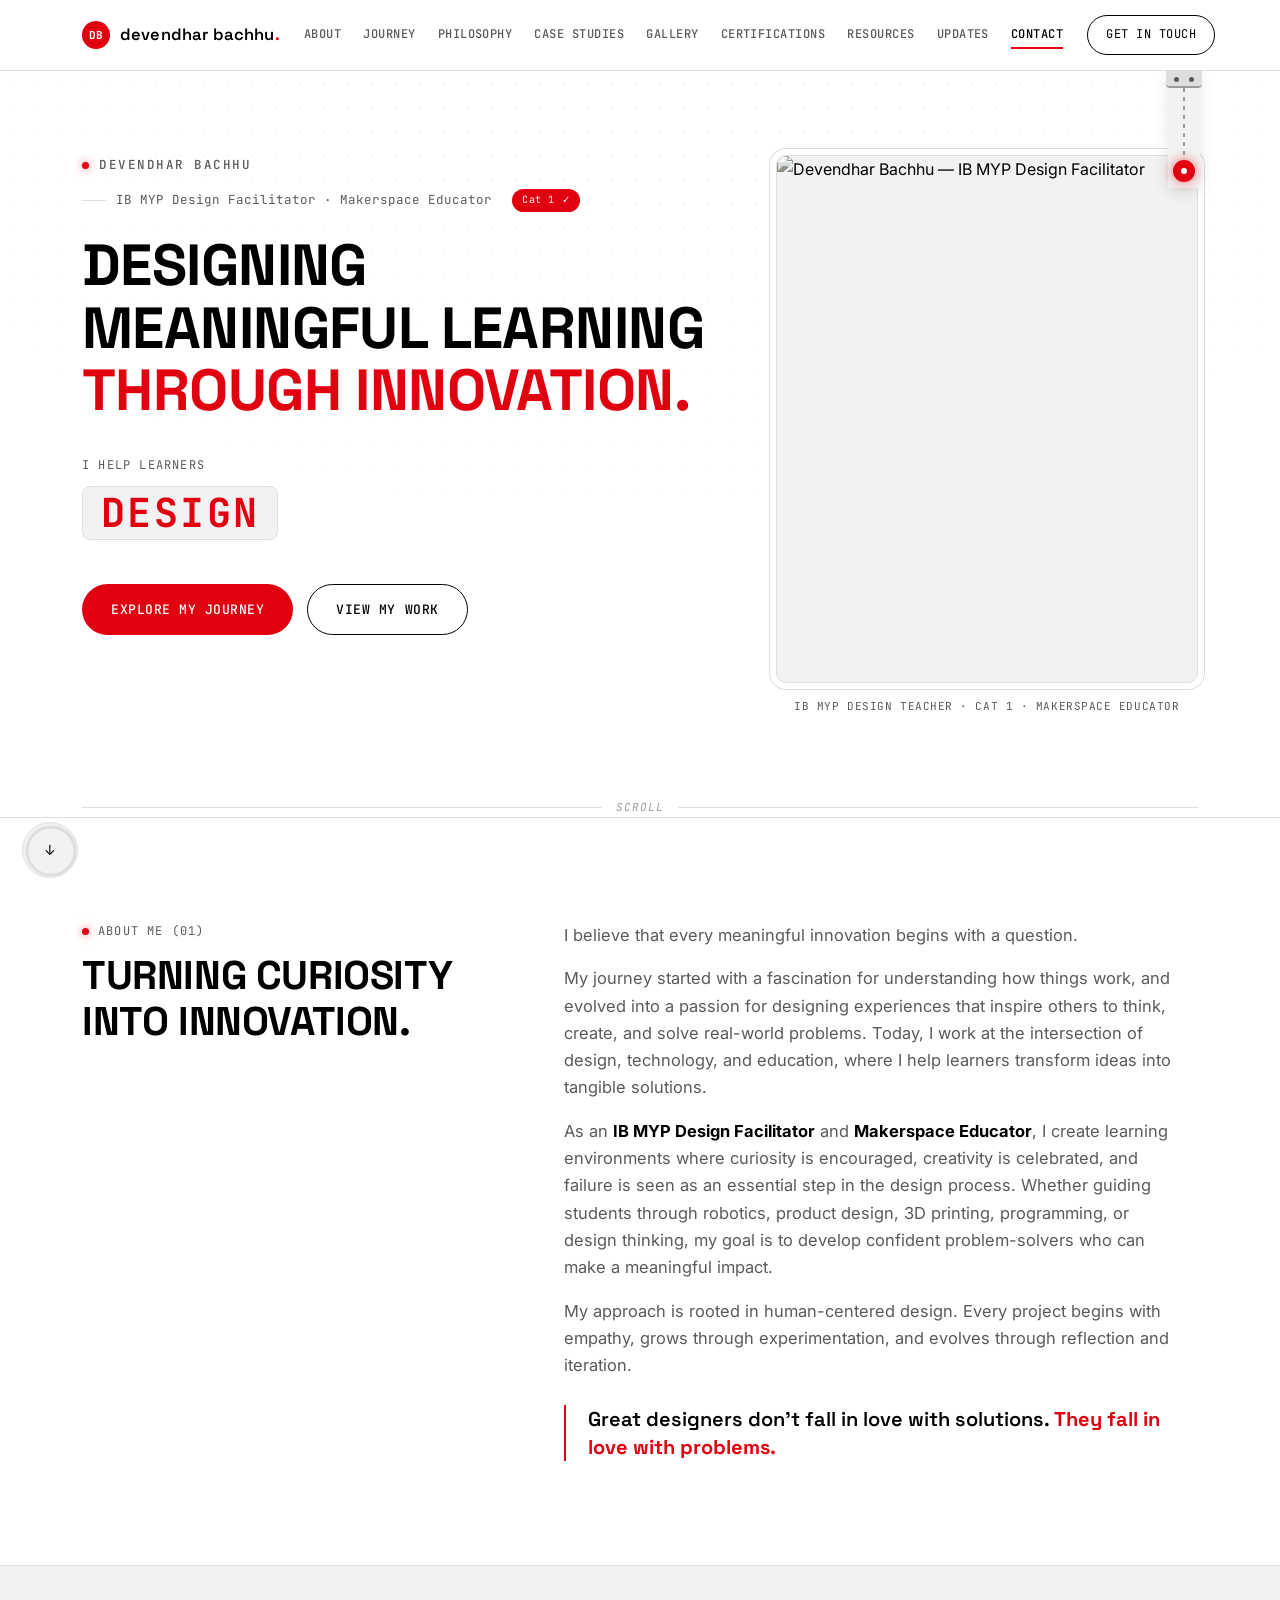
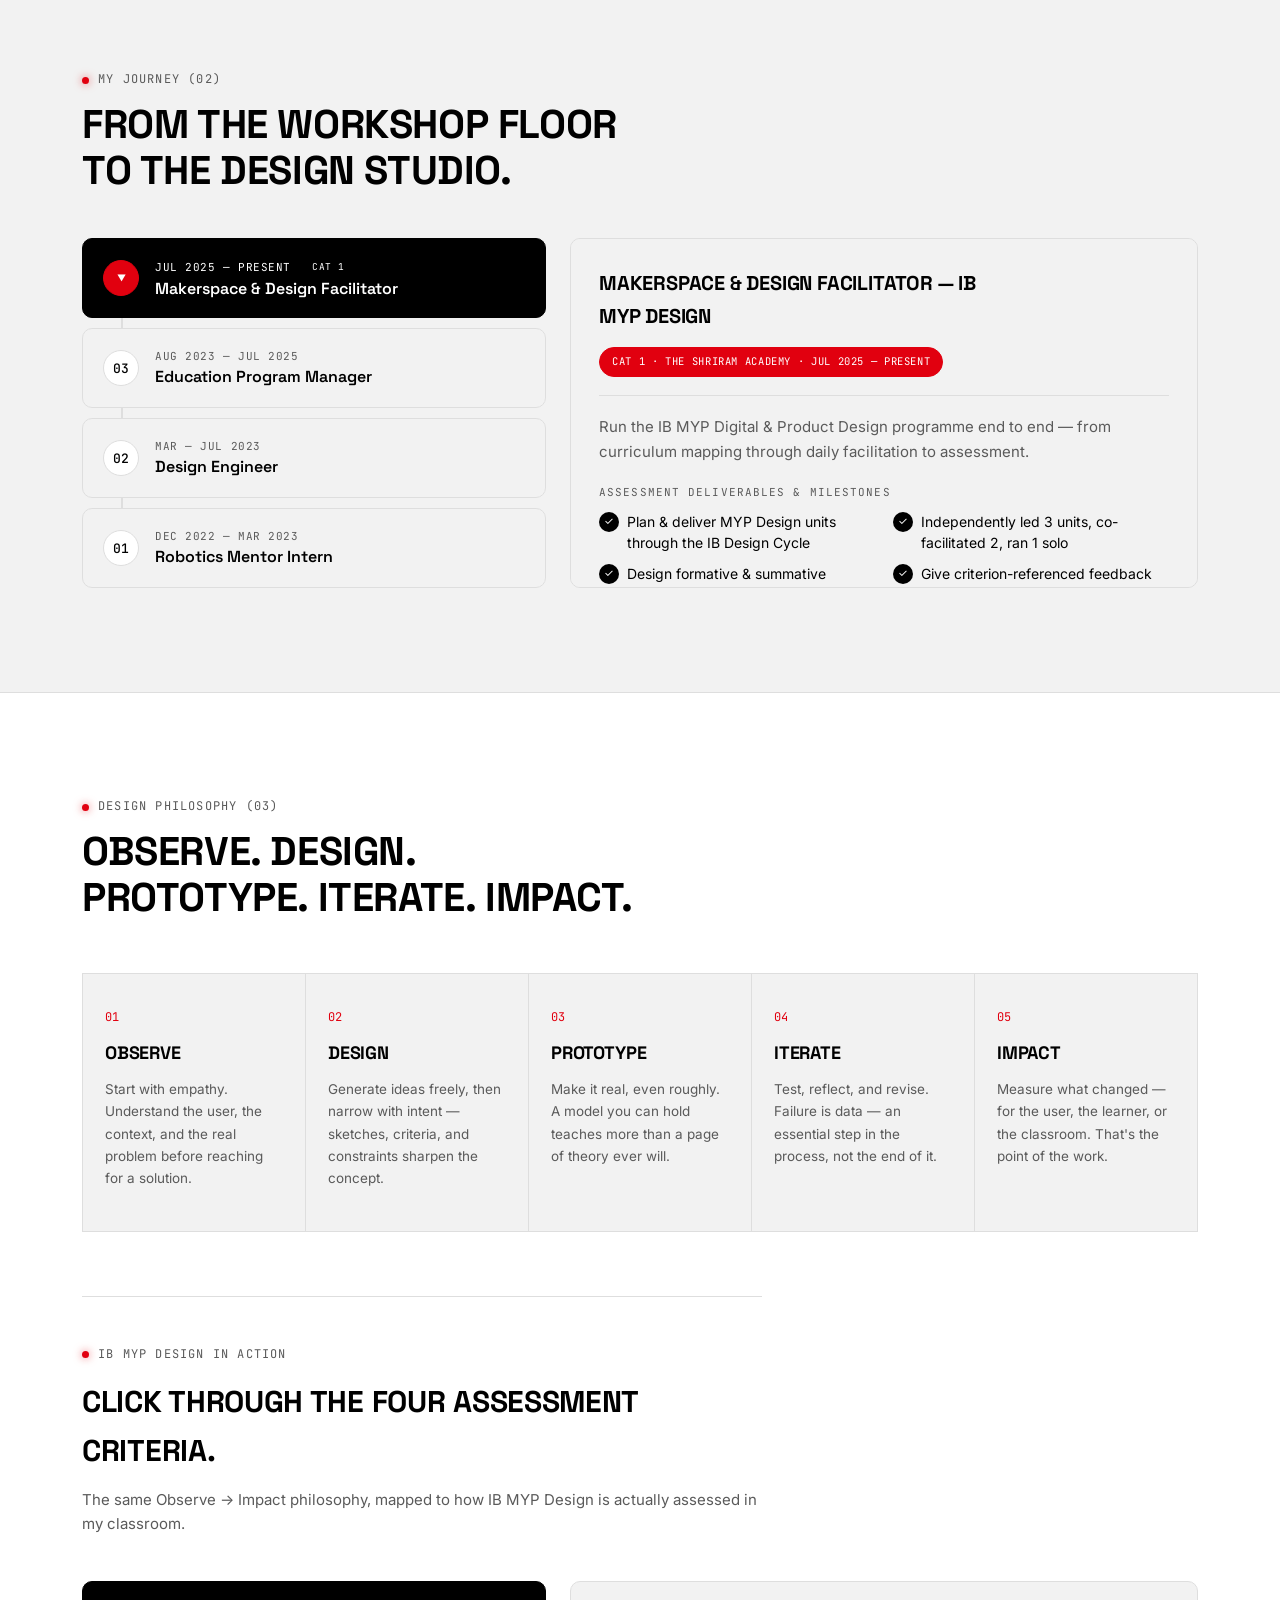
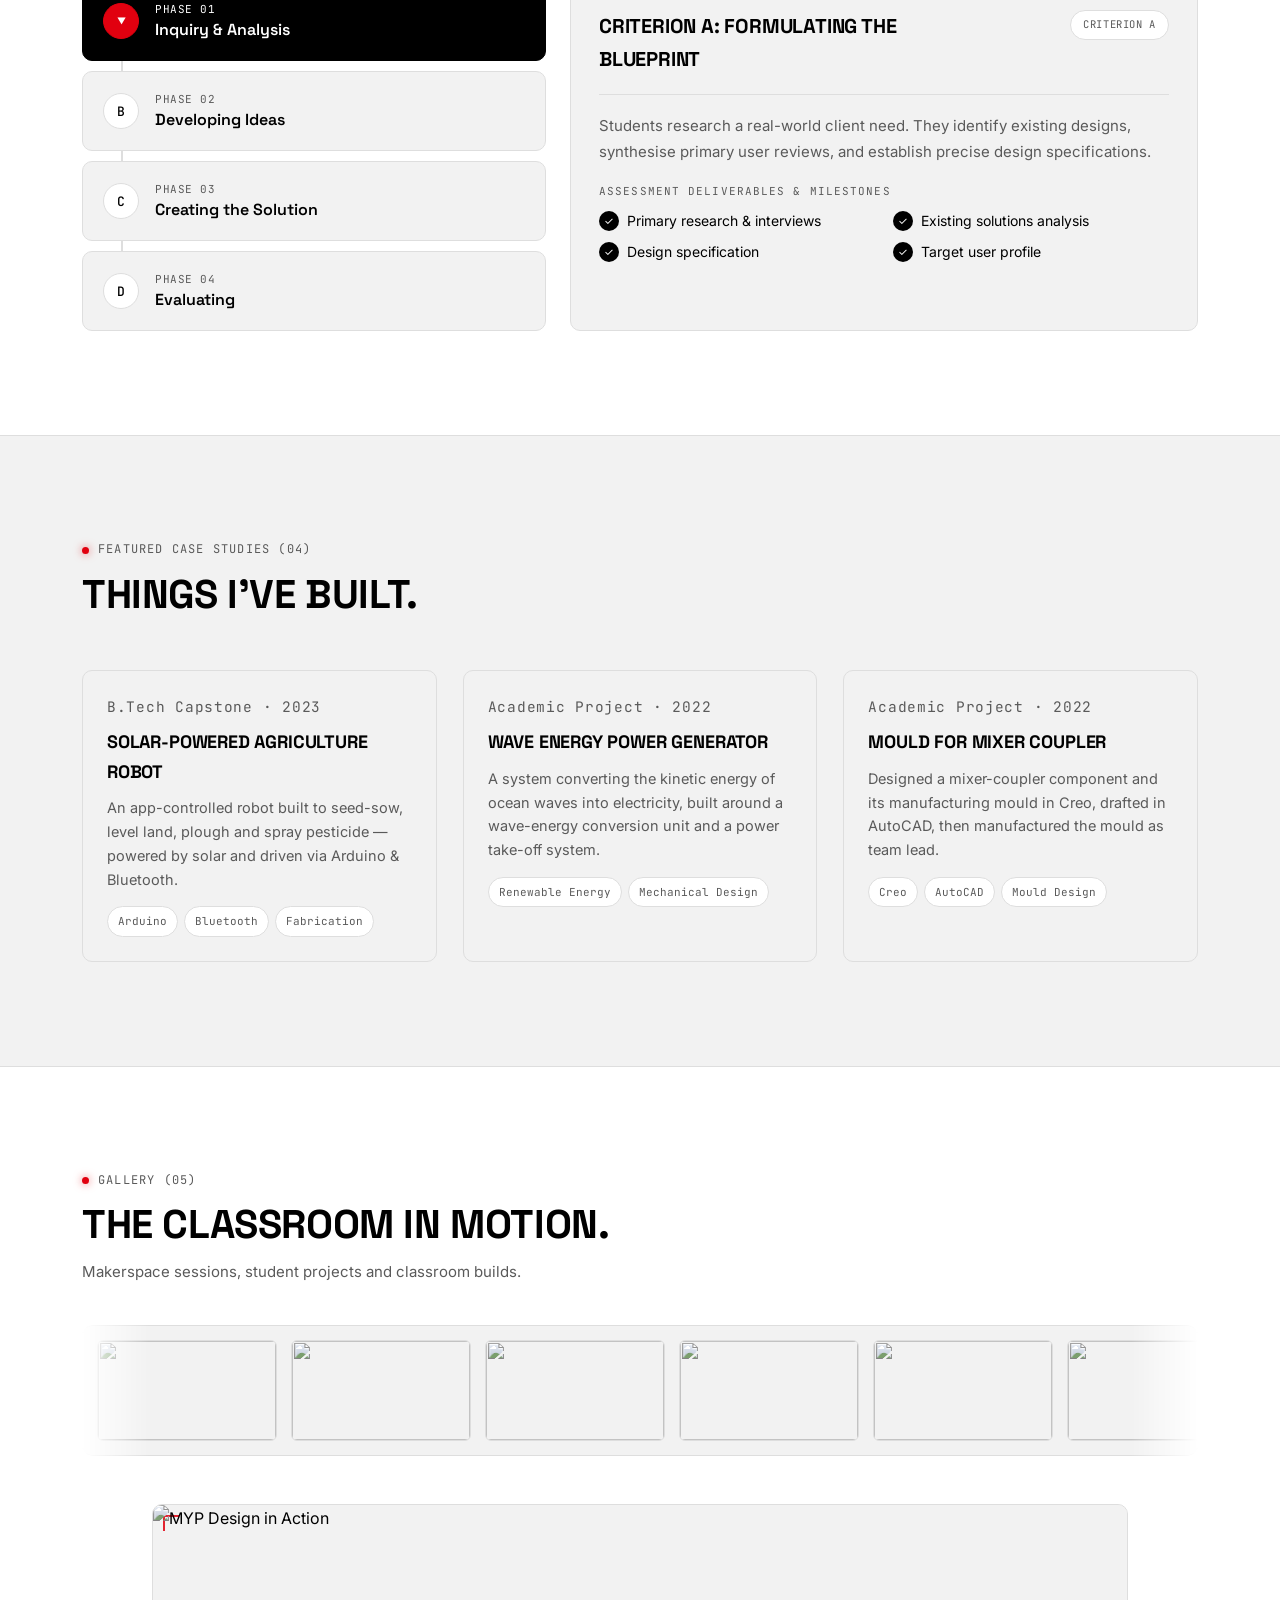
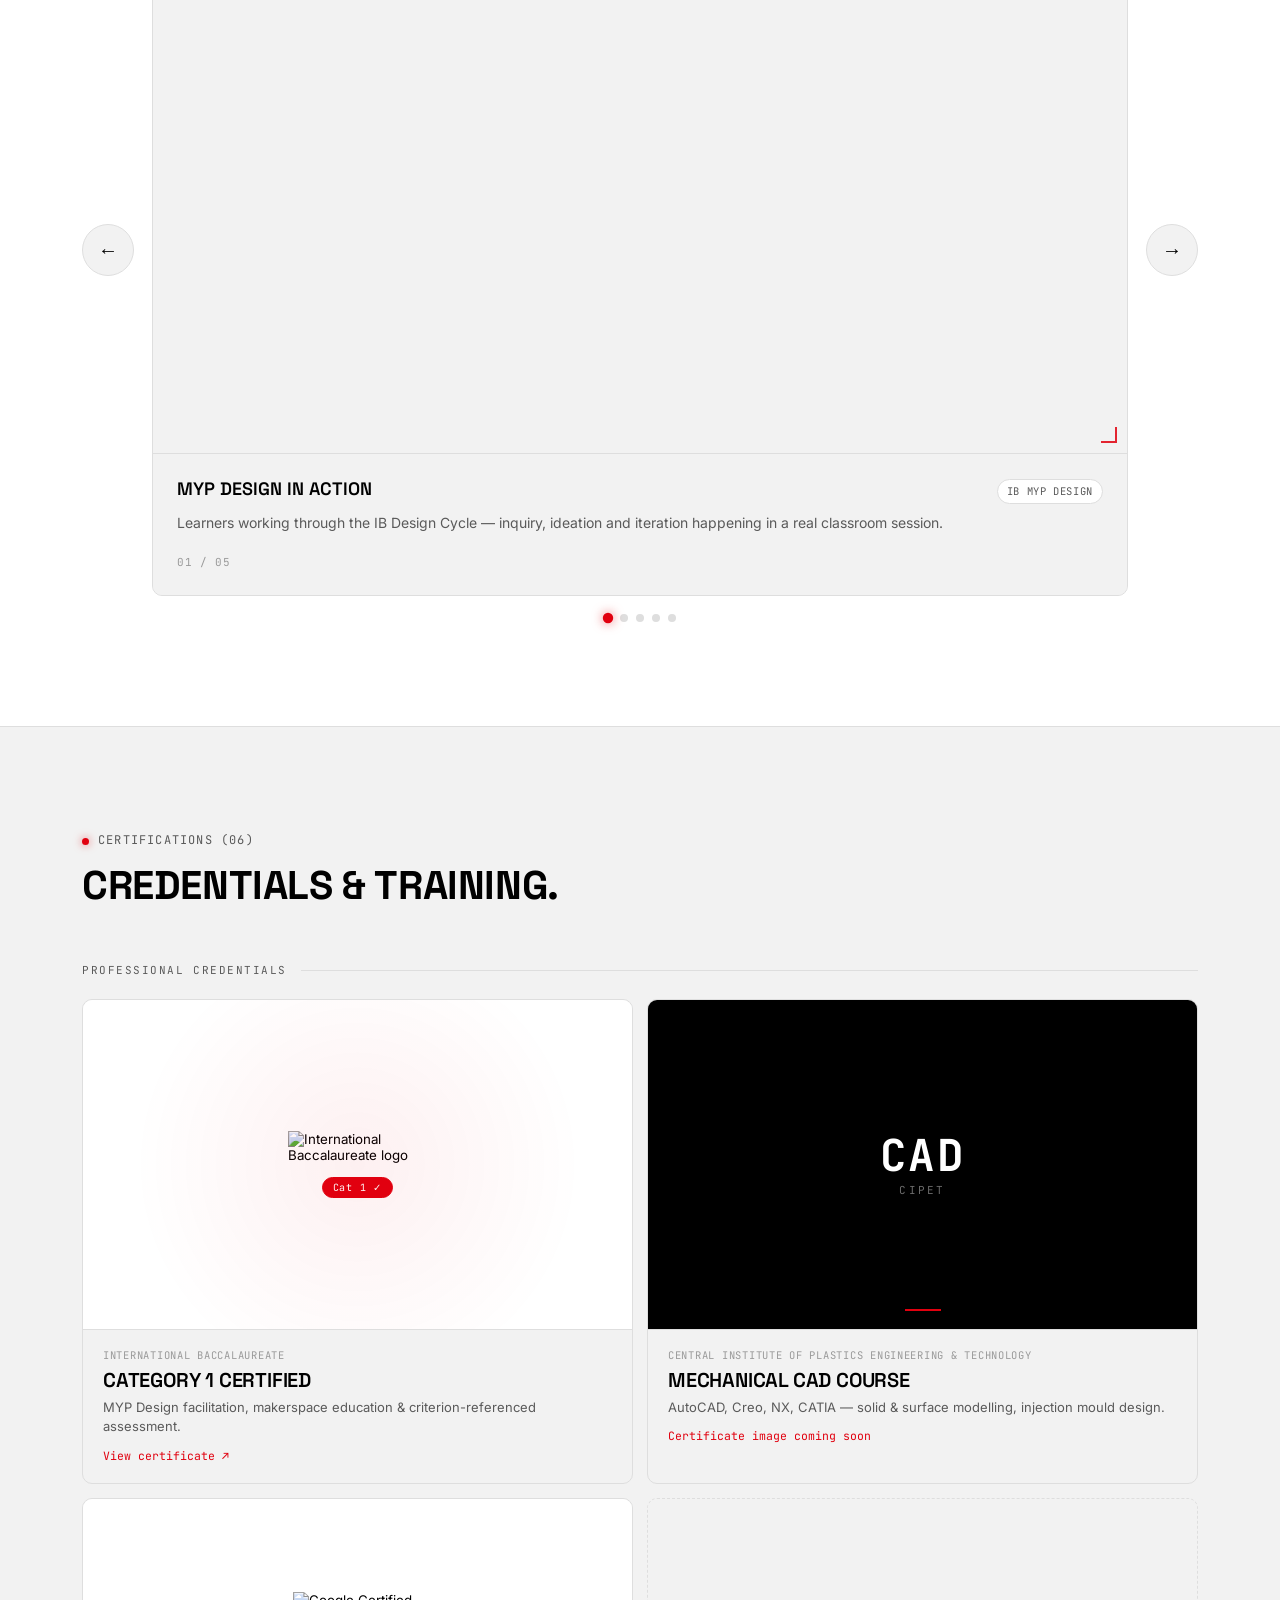
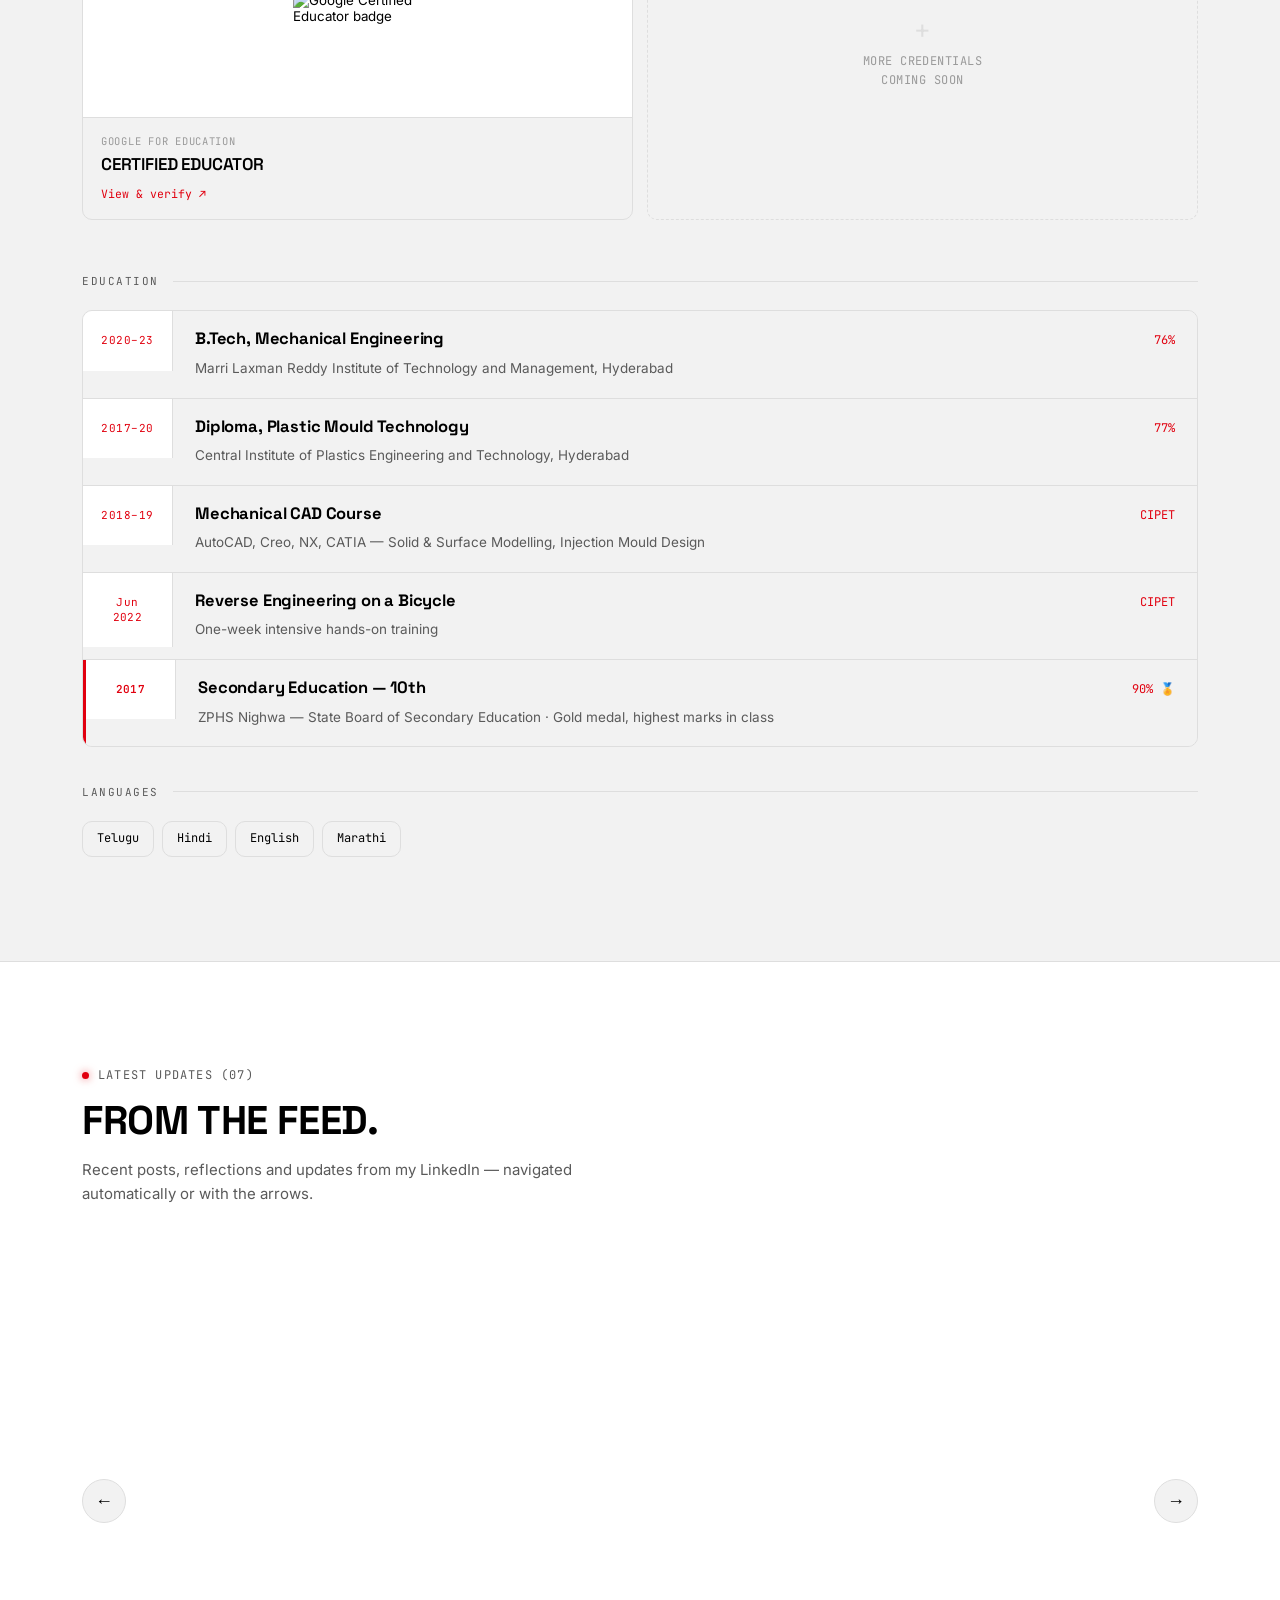
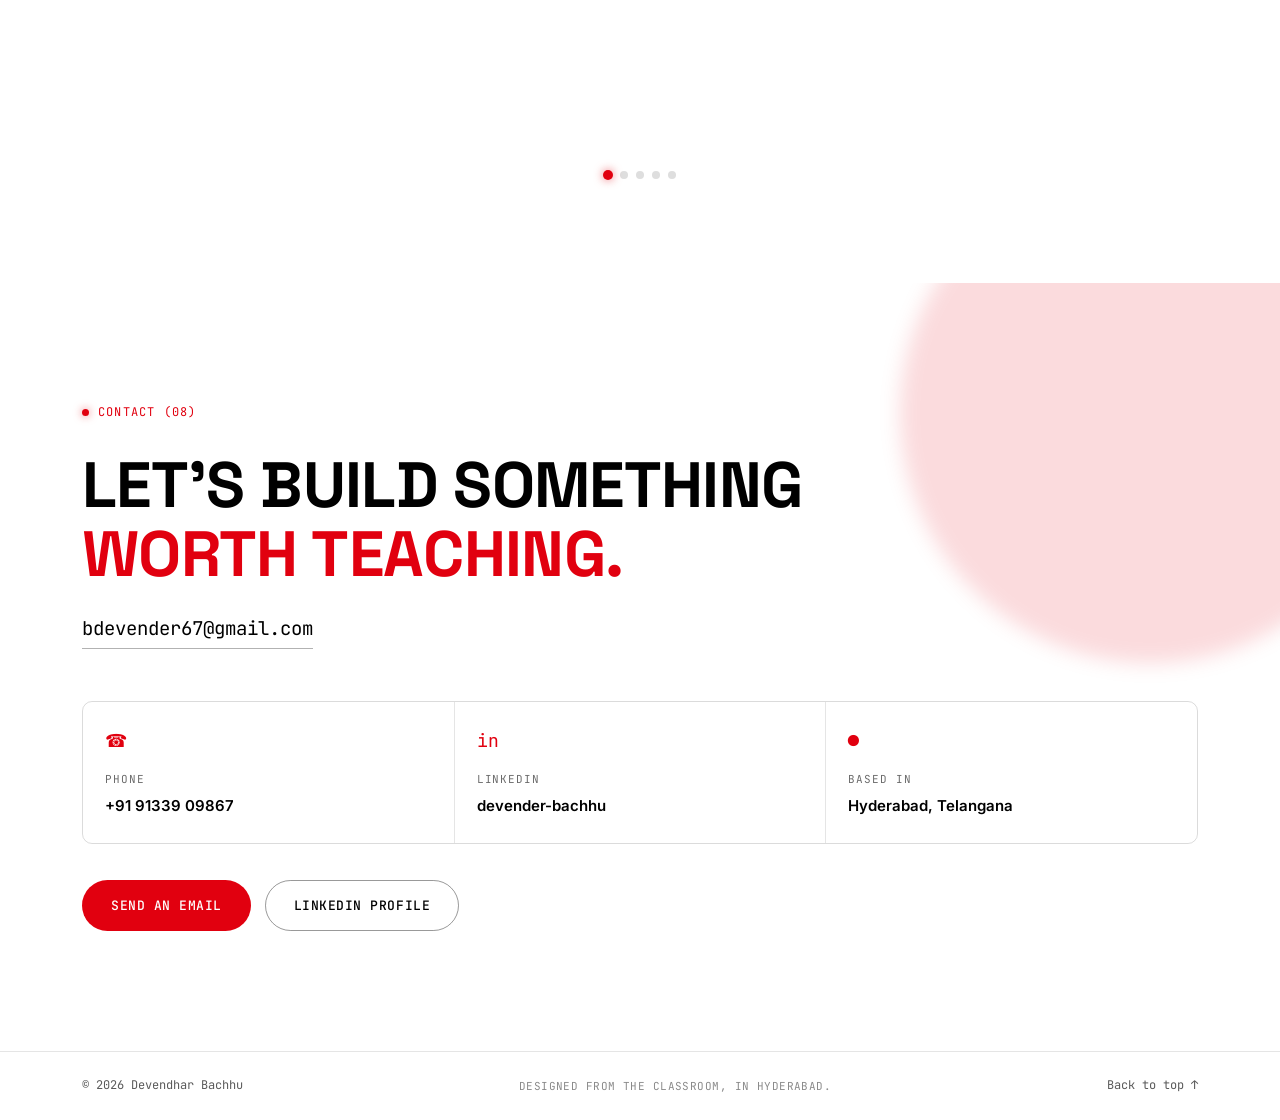
==== commit a5d239e9: "Add ambient auto-looping motion strip to gallery section" ====
--- a/index.html
+++ b/index.html
@@ -248,6 +248,22 @@
         <h2>The classroom in motion.</h2>
         <p class="gallery-subtitle">Makerspace sessions, student projects and classroom builds.</p>
       </div>
+
+      <div class="motion-strip reveal" aria-hidden="true">
+        <div class="motion-strip-track">
+          <div class="motion-strip-item"><img src="images/gallery/1.jpg" alt="" loading="lazy"></div>
+          <div class="motion-strip-item"><img src="images/gallery/2.jpg" alt="" loading="lazy"></div>
+          <div class="motion-strip-item"><img src="images/gallery/3.jpg" alt="" loading="lazy"></div>
+          <div class="motion-strip-item"><img src="images/gallery/4.jpg" alt="" loading="lazy"></div>
+          <div class="motion-strip-item"><img src="images/gallery/5.jpg" alt="" loading="lazy"></div>
+          <div class="motion-strip-item"><img src="images/gallery/1.jpg" alt="" loading="lazy"></div>
+          <div class="motion-strip-item"><img src="images/gallery/2.jpg" alt="" loading="lazy"></div>
+          <div class="motion-strip-item"><img src="images/gallery/3.jpg" alt="" loading="lazy"></div>
+          <div class="motion-strip-item"><img src="images/gallery/4.jpg" alt="" loading="lazy"></div>
+          <div class="motion-strip-item"><img src="images/gallery/5.jpg" alt="" loading="lazy"></div>
+        </div>
+      </div>
+
       <div id="galleryMount"><!-- carousel injected by JS --></div>
     </div>
   </section>
--- a/css/style.css
+++ b/css/style.css
@@ -191,6 +191,32 @@
 
 /* Gallery carousel */
 .gallery-subtitle { margin-top:12px; font-size:15px; color:var(--steel); max-width:480px; text-transform:none; }
+
+/* Motion strip — ambient continuous-loop carousel above the main gallery */
+.motion-strip {
+  margin-top:40px; overflow:hidden; border-radius:var(--radius); border:1px solid var(--line);
+  background:var(--paper-2);
+  -webkit-mask-image:linear-gradient(to right, transparent, black 6%, black 94%, transparent);
+  mask-image:linear-gradient(to right, transparent, black 6%, black 94%, transparent);
+}
+.motion-strip-track {
+  display:flex; gap:14px; width:max-content; padding:14px;
+  animation:motion-strip-scroll 26s linear infinite;
+}
+.motion-strip:hover .motion-strip-track { animation-play-state:paused; }
+.motion-strip-item { flex:none; width:180px; aspect-ratio:16/9; border-radius:6px; overflow:hidden; border:1px solid var(--line); }
+.motion-strip-item img { width:100%; height:100%; object-fit:cover; display:block; filter:grayscale(60%) contrast(1.05); transition:filter .4s var(--ease); }
+@keyframes motion-strip-scroll { from{transform:translateX(0)} to{transform:translateX(-50%)} }
+@media (hover:hover) and (pointer:fine) {
+  .motion-strip-item:hover img { filter:grayscale(0%) contrast(1.02); }
+}
+@media (prefers-reduced-motion:reduce) {
+  .motion-strip-track { animation:none; }
+}
+@media (max-width:560px) {
+  .motion-strip-item { width:130px; }
+}
+
 #galleryMount { margin-top:48px; }
 .photo-carousel-wrap { display:grid; grid-template-columns:52px 1fr 52px; align-items:center; gap:18px; }
 .photo-viewport { overflow:hidden; border-radius:var(--radius); border:1px solid var(--line); background:var(--paper-2); }
